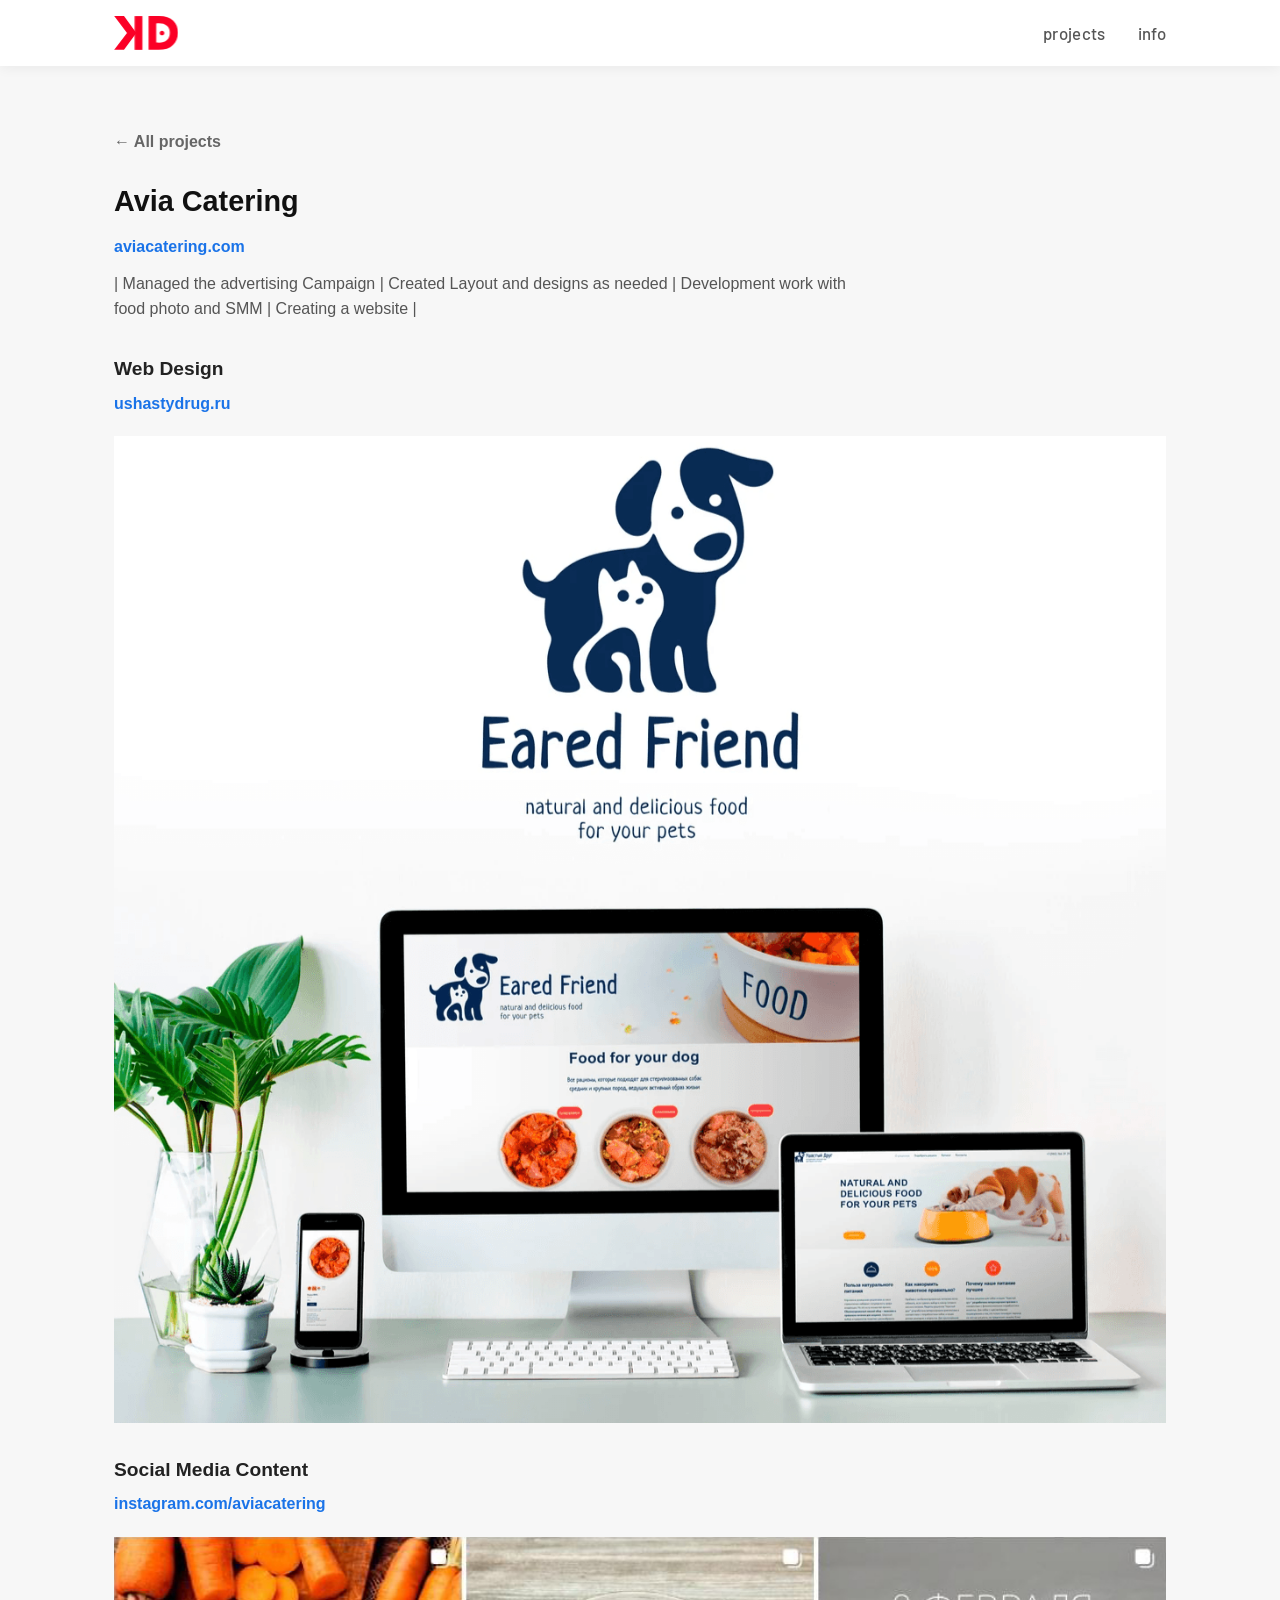
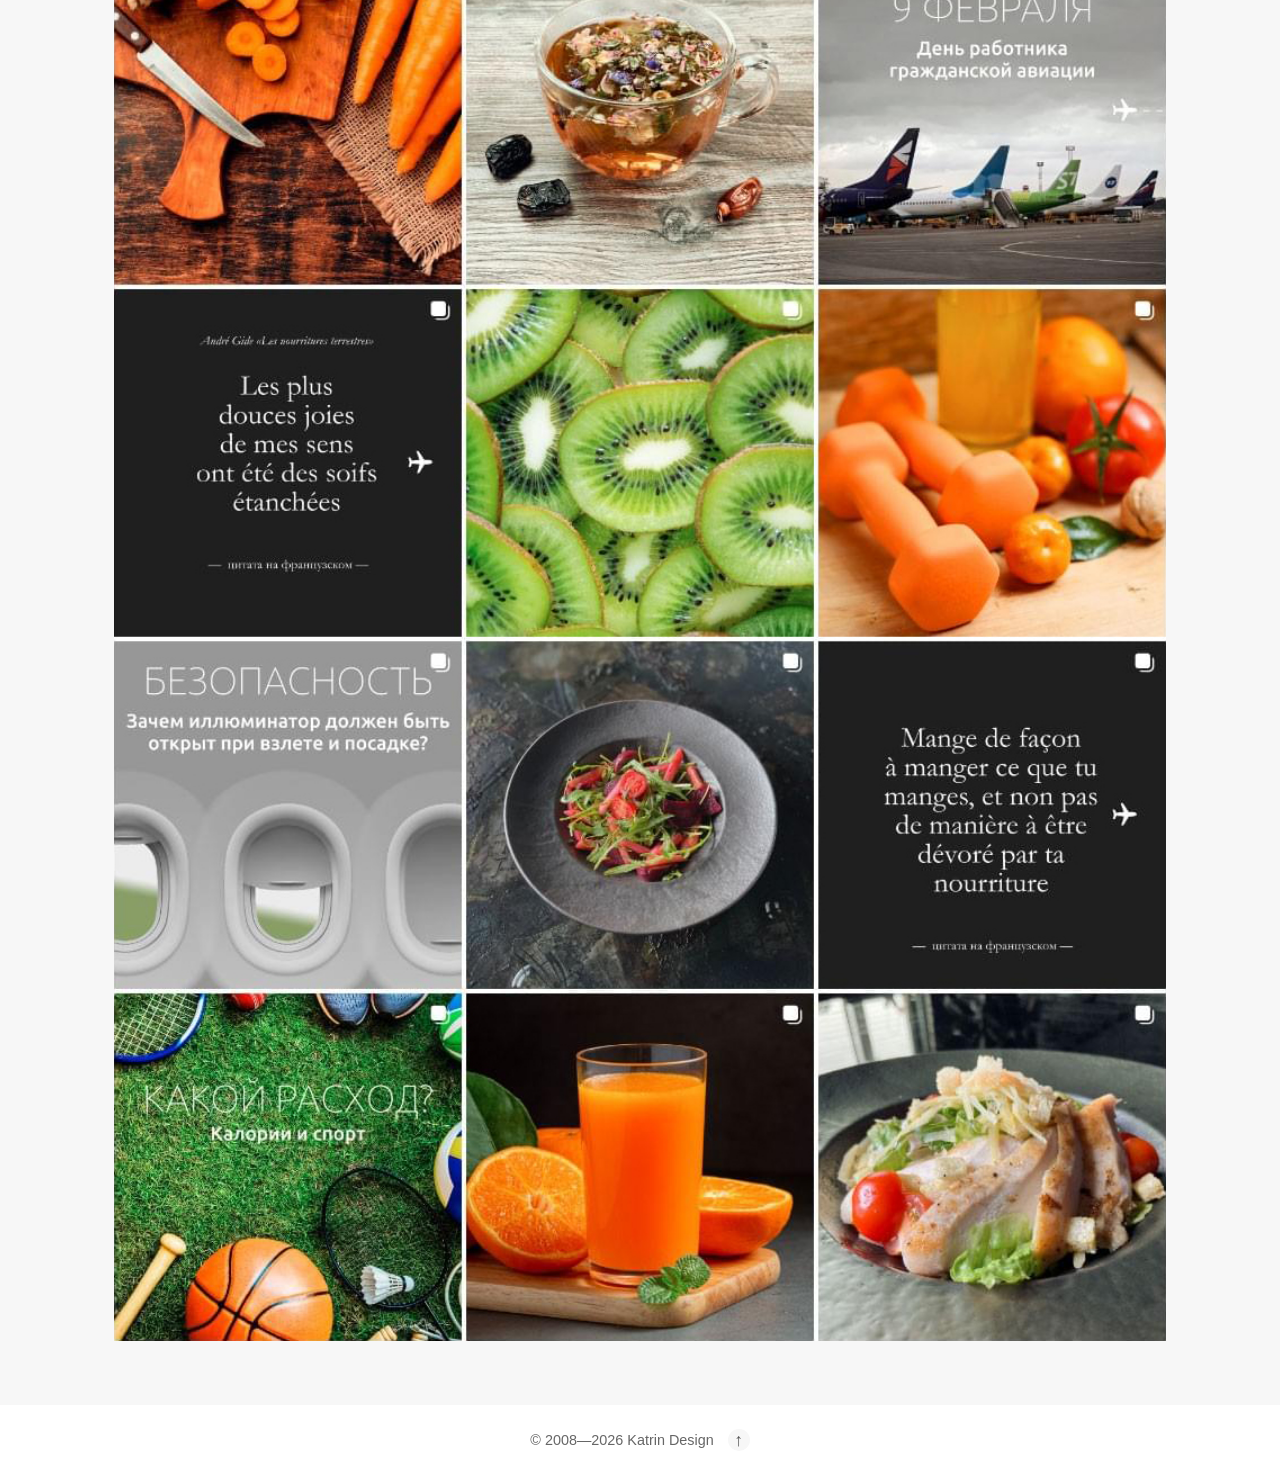
==== avia-catering.html @ 0b3080e4 "Add new project pages for Avia Catering, Book Design, Corporate Identity, Manuals, Scientific Asset " ====
<!doctype html>
<html lang="ru">
<head>
  <meta charset="UTF-8" />
  <meta name="viewport" content="width=device-width, initial-scale=1.0" />
  <title>Katrin Design — Avia Catering</title>
  <link rel="icon" href="assets/images/favicon.png" type="image/png" />
  <link rel="preconnect" href="https://fonts.googleapis.com" />
  <link rel="preconnect" href="https://fonts.gstatic.com" crossorigin />
  <link href="https://fonts.googleapis.com/css2?family=Barlow:wght@400;500;600&display=swap" rel="stylesheet" />
  <link rel="stylesheet" href="styles.css" />
  <meta name="description" content="Advertising, web design, and social media content for an airline catering brand." />
</head>
<body>

  <header class="site-header">
    <div class="wrap header-inner">
      <a href="index.html" class="brand">
        <svg class="brand-logo" xmlns="http://www.w3.org/2000/svg" viewBox="0 0 163.25 86.62" role="img" aria-label="Katrin Design">
          <g class="logo-swim">
            <g class="logo-head">
              <rect x="52.48" y=".26" width="19.68" height="86.11" fill="#fb0026"/>
              <path d="M128.22,43.31c0-3.3-2.68-5.98-5.98-5.98s-5.98,2.68-5.98,5.98,2.68,5.98,5.98,5.98,5.98-2.68,5.98-5.98M142.15,42.64c0,8.06-2.46,14.31-7.39,18.75-4.93,4.44-11.67,6.66-20.22,6.66-3.02,0-5.38-.08-7.09-.25V18.94c1.63-.25,4.03-.37,7.21-.37,8.23,0,14.86,2.1,19.91,6.29,5.05,4.2,7.57,10.12,7.57,17.77M162.92,42.64c0-12.29-3.97-22.43-11.91-30.41C143.07,4.24,131.04.25,114.91.25h-27v86.11h26.02c15.64,0,27.71-4.13,36.22-12.4,8.51-8.26,12.76-18.71,12.76-31.33" fill="#fb0026"/>
            </g>
            <g class="logo-tail">
              <polygon points="25.43 .26 .46 .26 33.08 43.31 .46 86.37 25.43 86.37 56.84 43.31 25.43 .26" fill="#fb0026"/>
            </g>
          </g>
        </svg>
      </a>
      <nav class="site-nav">
        <a href="index.html">projects</a>
        <a href="info.html">info</a>
      </nav>
    </div>
  </header>

  <main id="top">

    <section id="avia-catering" class="project">
      <div class="wrap">
        <a href="index.html" class="back-link">&larr; All projects</a>
        <h2>Avia Catering</h2>
        <p class="project-link"><a href="https://aviacatering.ru/" target="_blank" rel="noopener">aviacatering.com</a></p>
        <p class="project-text">| Managed the advertising Campaign | Created Layout and designs as needed | Development work with food photo and SMM | Creating a website |</p>

        <div class="subprojects-row">
          <div class="subproject">
            <h3>Web Design</h3>
            <p class="project-link"><a href="http://ushastydrug.ru/" target="_blank" rel="noopener">ushastydrug.ru</a></p>
            <div class="gallery gallery-full">
              <img src="assets/images/avia-catering-web-01.png" alt="Avia Catering — web design layout" loading="lazy" />
            </div>
          </div>

          <div class="subproject">
            <h3>Social Media Content</h3>
            <p class="project-link"><a href="https://www.instagram.com/aviacatering/?hl=ru" target="_blank" rel="noopener">instagram.com/aviacatering</a></p>
            <div class="gallery gallery-full">
              <img src="assets/images/avia-catering-social-01.jpg" alt="Avia Catering — social media content" loading="lazy" />
            </div>
          </div>
        </div>
      </div>
    </section>

  </main>

  <footer class="site-footer">
    <div class="wrap">
      <p class="small">© 2008—2026 Katrin Design</p>
      <a href="#top" class="back-to-top" aria-label="Back to top">&uarr;</a>
    </div>
  </footer>

  <script src="script.js" defer></script>
</body>
</html>
---- styles.css ----
* { box-sizing: border-box; margin: 0; padding: 0; }

html { scroll-behavior: smooth; }

body {
  font-family: Inter, "Segoe UI", Roboto, sans-serif;
  color: #333;
  background: #f7f7f7;
  line-height: 1.55;
}

img { max-width: 100%; display: block; }

a { color: #1a73e8; text-decoration: none; font-weight: 600; }
a:hover { text-decoration: underline; }

.wrap { max-width: 1100px; width: 100%; margin: 0 auto; padding: 0 24px; }

/* Header */
.site-header {
  position: sticky;
  top: 0;
  z-index: 10;
  background: #fff;
  box-shadow: 0 2px 12px rgba(0,0,0,.06);
}

.header-inner {
  display: flex;
  align-items: center;
  justify-content: space-between;
  flex-wrap: wrap;
  gap: 14px;
  padding-top: 16px;
  padding-bottom: 16px;
}

.brand { display: flex; align-items: center; }
.brand-logo { width: 64px; height: auto; }

.brand-logo .logo-swim {
  transform-box: view-box;
  transform-origin: 0px 43.31px;
  animation: swim-in 1.7s cubic-bezier(.22,1,.36,1) both;
}
.brand-logo .logo-head {
  transform-box: view-box;
  transform-origin: 118px 43.31px;
  animation: head-flex 1.7s ease-out both;
}
.brand-logo .logo-tail {
  transform-box: view-box;
  transform-origin: 56.84px 43.31px;
  animation: tail-flex 1.8s ease-out both;
  animation-delay: 0.08s;
}
@keyframes swim-in {
  0%   { transform: translateX(-90px); opacity: 0; }
  8%   { opacity: 1; }
  100% { transform: translateX(0px); opacity: 1; }
}
@keyframes head-flex {
  0%   { transform: rotate(0deg); }
  10%  { transform: rotate(6deg); }
  25%  { transform: rotate(-4deg); }
  40%  { transform: rotate(2deg); }
  55%  { transform: rotate(-1deg); }
  70%  { transform: rotate(0.5deg); }
  100% { transform: rotate(0deg); }
}
@keyframes tail-flex {
  0%   { transform: rotate(0deg); }
  12%  { transform: rotate(-20deg); }
  28%  { transform: rotate(14deg); }
  44%  { transform: rotate(-9deg); }
  60%  { transform: rotate(5deg); }
  76%  { transform: rotate(-2deg); }
  90%  { transform: rotate(1deg); }
  100% { transform: rotate(0deg); }
}
@media (prefers-reduced-motion: reduce) {
  .brand-logo .logo-swim,
  .brand-logo .logo-head,
  .brand-logo .logo-tail { animation: none; opacity: 1; }
}

.site-nav { display: flex; flex-wrap: wrap; justify-content: flex-end; gap: 32px; }
.site-nav a {
  color: #555;
  font-family: "Barlow", Inter, "Segoe UI", Roboto, sans-serif;
  font-weight: 500;
  font-size: 1.05rem;
  letter-spacing: .02em;
}
.site-nav a:hover { color: #1a73e8; text-decoration: underline; }
.site-nav a.active { color: #1a73e8; }

/* Hero */
.hero {
  background-size: cover;
  background-position: center;
  background-attachment: fixed;
  background-color: #111;
  min-height: 70vh;
  display: flex;
  align-items: center;
}

.hero-inner { padding: 80px 24px; }

.hero-eyebrow {
  text-transform: uppercase;
  letter-spacing: .12em;
  font-size: .85rem;
  font-weight: 600;
  color: rgba(255,255,255,.75);
  margin-bottom: 1rem;
}

.hero-title {
  font-size: 4.222rem;
  line-height: 5.333rem;
  letter-spacing: -0.056em;
  font-weight: 900;
  max-width: 1000px;
  color: #fff;
  margin-bottom: 1.25rem;
}

.hero-title-thin { font-weight: 200; }
.hero-title-wide { letter-spacing: -0.001em; }

.hero-subhead {
  font-size: 1.111rem;
  line-height: 1.556rem;
  max-width: 680px;
  color: rgba(255,255,255,.85);
}

.hero-band {
  min-height: 20vh;
  background-size: contain;
  background-repeat: no-repeat;
  background-position: center bottom;
}

.hero-light { background-color: #f7f7f7; }
.hero-light .hero-eyebrow { color: #666; }
.hero-light .hero-title {
  color: #000;
}
.hero-light .hero-subhead {
  color: #333;
  font-family: "Helvetica Neue", Arial, sans-serif;
  font-weight: 400;
  max-width: 600px;
}

@media (max-width: 768px) {
  .hero { background-attachment: scroll; min-height: 50vh; }
  .hero-band { min-height: 260px; }
}

/* Project grid (home) */
.project-grid {
  display: grid;
  grid-template-columns: 1fr 1fr;
  gap: 32px;
  padding: 48px 0;
}

.project-card {
  position: relative;
  display: block;
  aspect-ratio: 4 / 3;
  border-radius: 14px;
  overflow: hidden;
  text-decoration: none;
  background: #ffffff;
  box-shadow: 0 4px 14px rgba(0,0,0,.08);
  transition: transform .3s ease, box-shadow .3s ease;
}

.project-card:hover { transform: translateY(-4px); }

.project-card-bg {
  position: absolute;
  inset: 0;
  width: 100%;
  height: 100%;
  object-fit: cover;
  transition: transform .5s ease;
}

.project-card:hover .project-card-bg { transform: scale(1.05); }

.project-card-caption {
  position: absolute;
  left: 0;
  right: 0;
  bottom: 0;
  padding: 16px 22px;
  background: rgba(10,10,10,.4);
  backdrop-filter: blur(14px);
  -webkit-backdrop-filter: blur(14px);
}

.project-card-caption h2 {
  font-size: 1.05rem;
  color: #fff;
  margin-bottom: .15rem;
}

.project-card-caption p {
  font-size: .8rem;
  color: rgba(255,255,255,.85);
}

.project-card--light .project-card-caption {
  background: rgba(255,255,255,.55);
}

.project-card--light .project-card-caption h2 { color: #111; }
.project-card--light .project-card-caption p { color: rgba(0,0,0,.65); }

@media (max-width: 700px) {
  .project-grid { grid-template-columns: 1fr; }
}

/* Back link on individual project pages */
.back-link {
  display: inline-block;
  margin-bottom: 24px;
  color: #666;
  font-weight: 600;
}
.back-link:hover { color: #1a73e8; }

/* Project sections */
.project { padding: 64px 0; }
.project-alt { background: #fff; }

.project h2 {
  font-size: 1.8rem;
  color: #111;
  margin-bottom: .75rem;
}

.subproject h3 {
  font-size: 1.2rem;
  color: #222;
  margin-top: 2rem;
  margin-bottom: .5rem;
}

.project-link { margin-bottom: .75rem; }

.project-text {
  color: #555;
  max-width: 760px;
  margin-bottom: 1.5rem;
}

/* Scroll reveal */
.reveal {
  opacity: 0;
  transform: translateY(24px);
  transition: opacity .7s ease, transform .7s ease;
}

.reveal.is-visible {
  opacity: 1;
  transform: translateY(0);
}

@media (prefers-reduced-motion: reduce) {
  .reveal { transition: none; }
}

/* Galleries — images stack one after another, contained in the page width */
.gallery { margin-top: 1.25rem; }

.gallery img {
  width: 100%;
}

.gallery img + img { margin-top: 1rem; }

/* Info page */
.info-intro {
  padding-top: 72px;
  background-color: #1b1b1b;
}

.info-grid {
  display: grid;
  grid-template-columns: 1fr 2fr;
  gap: 48px;
  align-items: center;
}

.info-photo img {
  border-radius: 10px;
  box-shadow: 0 8px 20px rgba(0,0,0,.08);
}

.info-text p {
  color: #ccc;
  margin-bottom: 1.1rem;
}

.info-contact-line { font-weight: 600; color: #fff; }
.info-contact-line a { margin-left: .25rem; }

.info-map {
  background-size: cover;
  background-position: center;
  background-attachment: fixed;
  background-color: #111;
  min-height: 40vh;
}

@media (max-width: 768px) {
  .info-map { background-attachment: scroll; min-height: 260px; }
}

@media (max-width: 640px) {
  .info-grid { grid-template-columns: 1fr; }
}

/* Footer / contact */
.site-footer {
  background: #ffffff;
  text-align: center;
  padding: 24px 20px;
}

.site-footer .wrap {
  max-width: 600px;
  display: flex;
  align-items: center;
  justify-content: center;
  gap: 14px;
}

.site-footer .small { color: #666; font-size: .9rem; }

.back-to-top {
  display: inline-flex;
  align-items: center;
  justify-content: center;
  width: 22px;
  height: 22px;
  border-radius: 50%;
  background: #f7f7f7;
  color: #555;
  font-size: 1.1rem;
  font-weight: 600;
  text-decoration: none;
  transition: background .2s ease, color .2s ease;
}

.back-to-top:hover {
  background: #1a73e8;
  color: #fff;
  text-decoration: none;
}
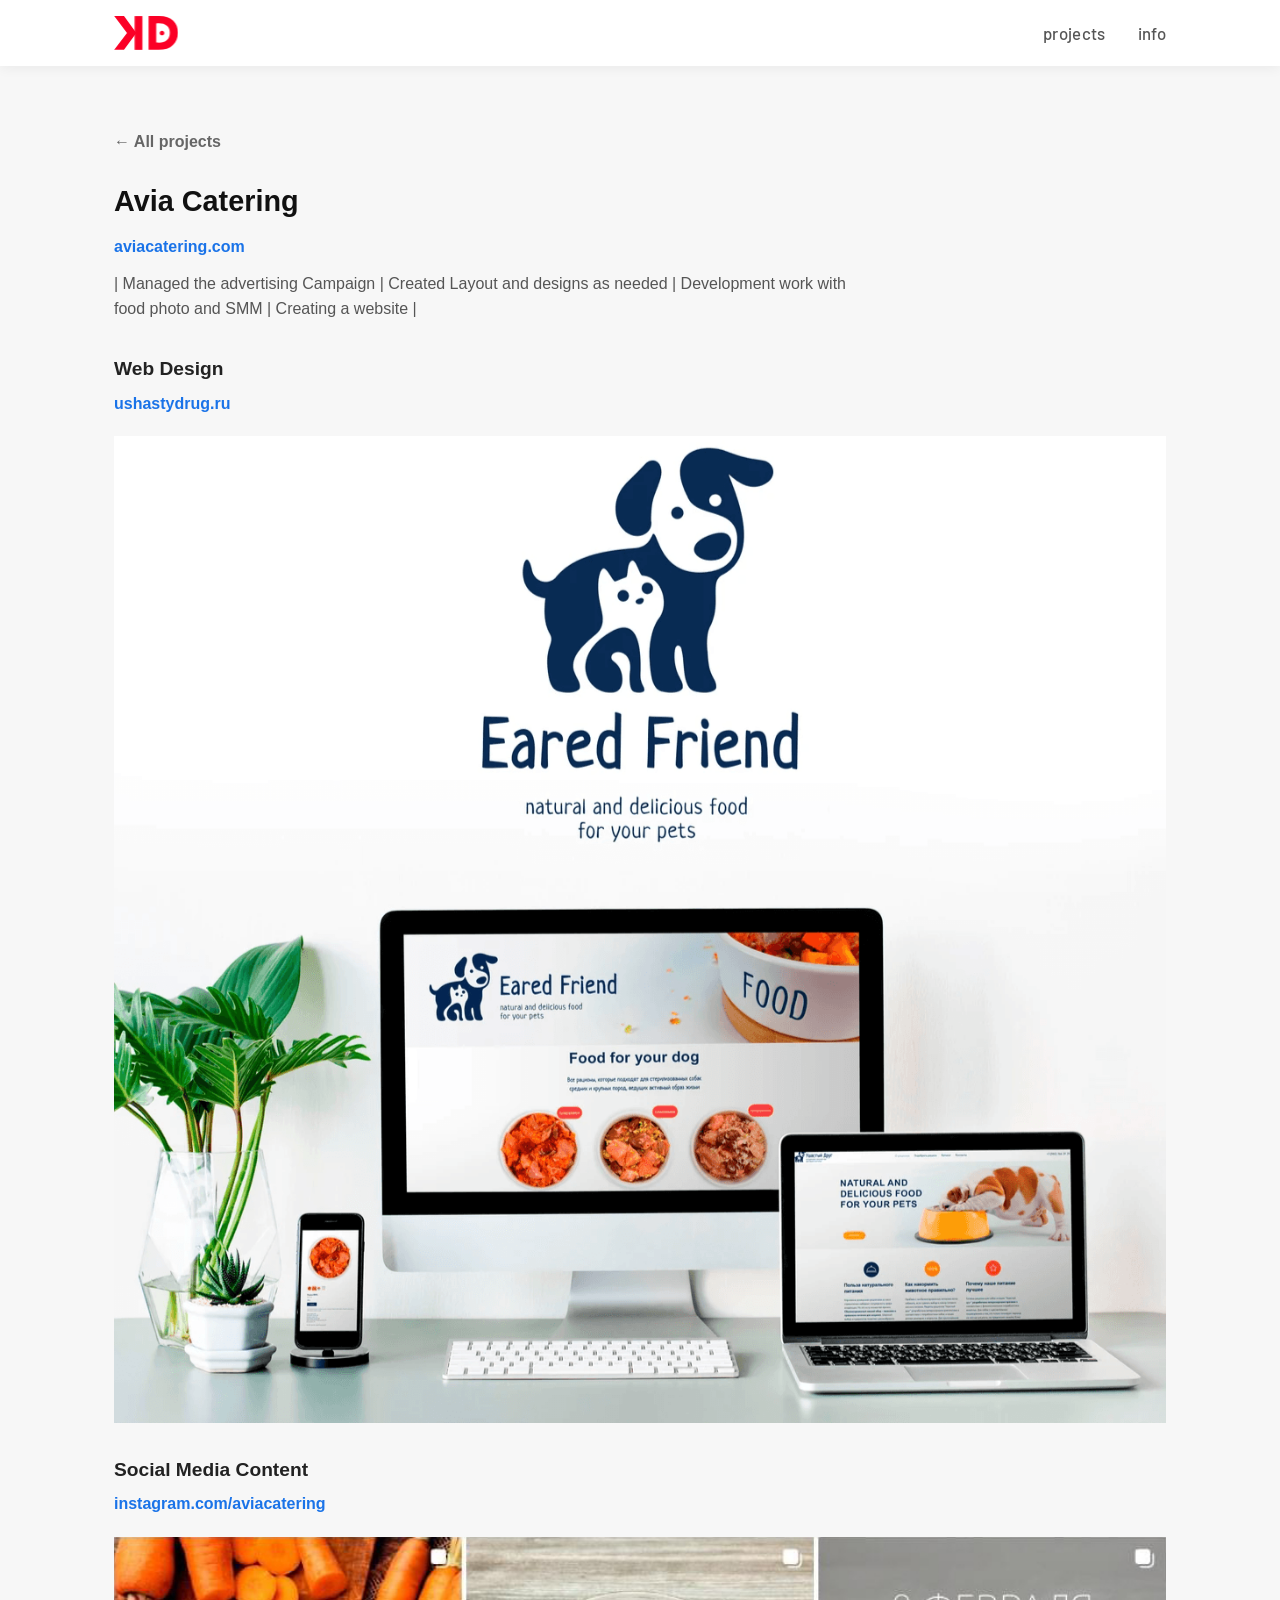
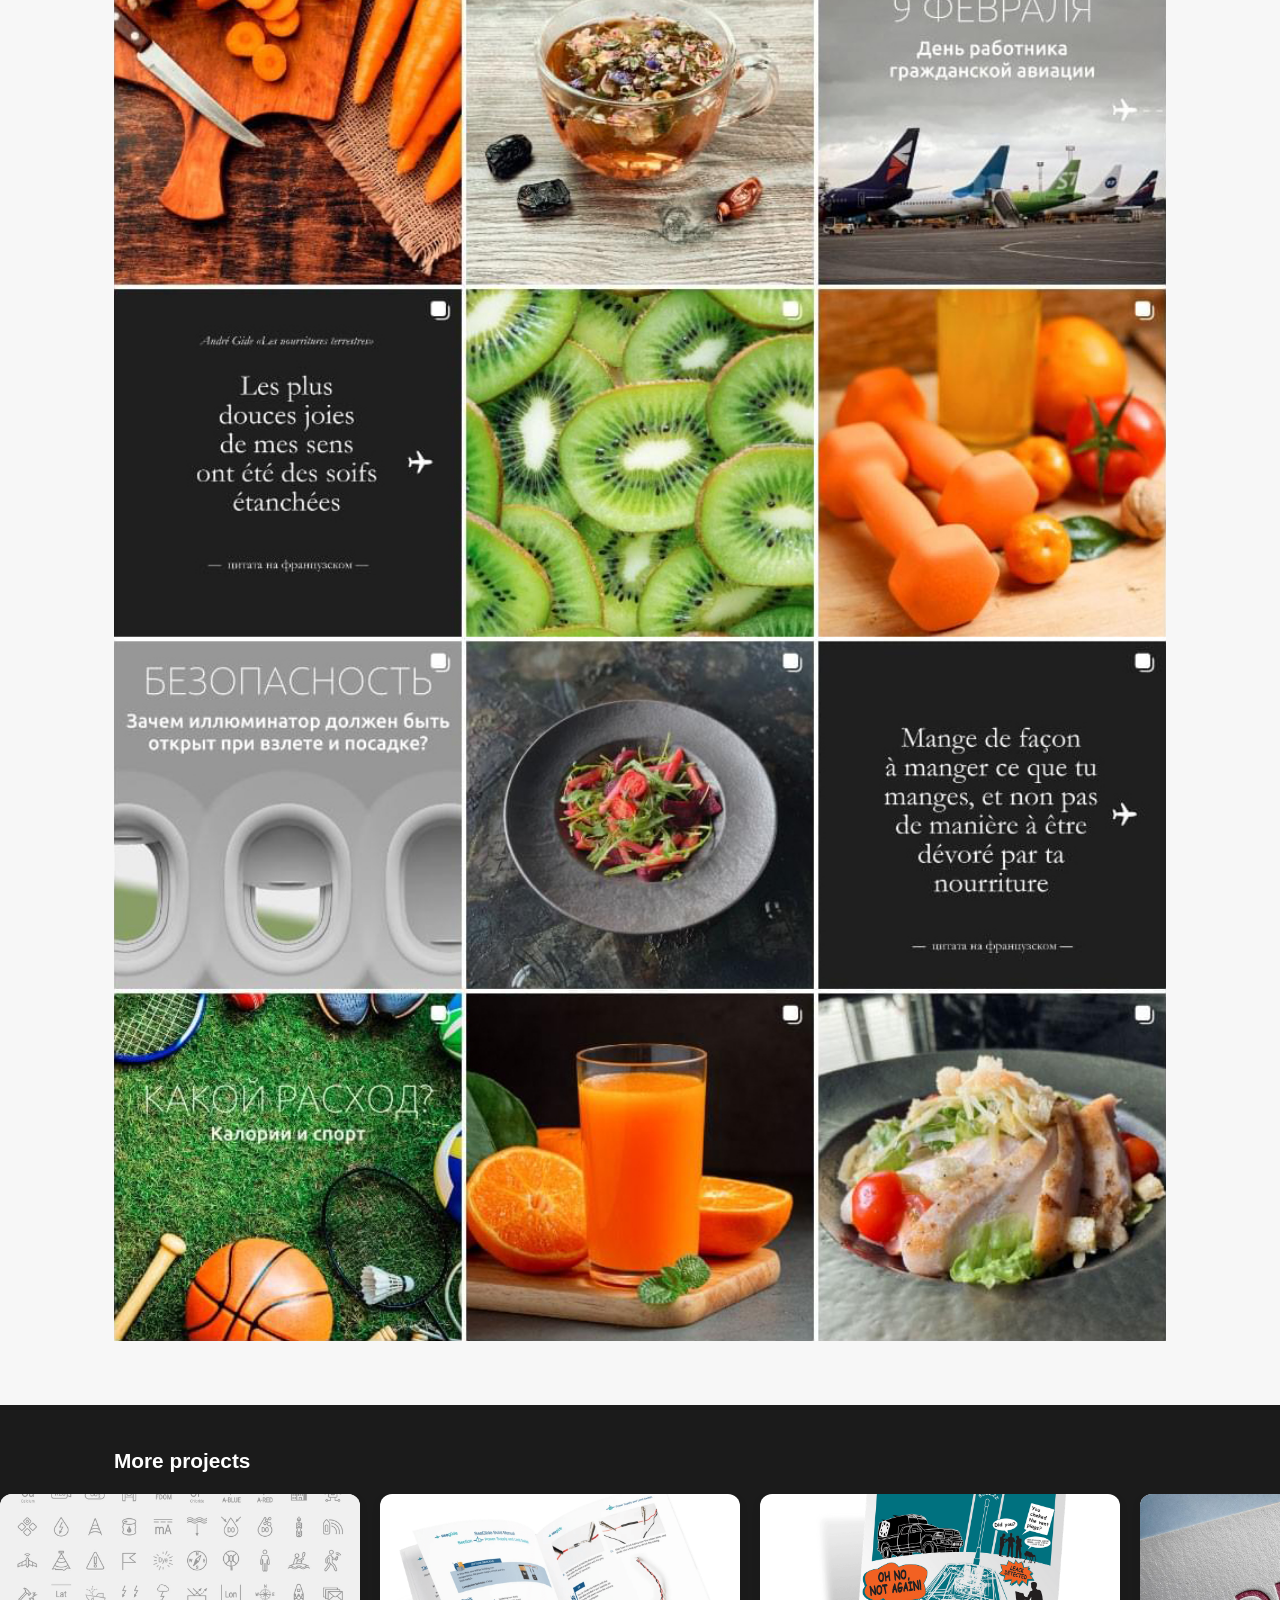
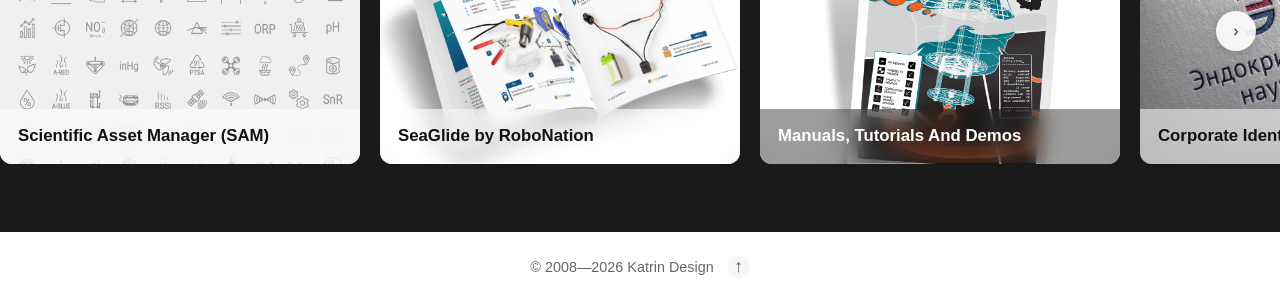
==== commit 2e3a5cf5: "Add "More Projects" section to project pages and implement scrolling functionality" ====
--- a/avia-catering.html
+++ b/avia-catering.html
@@ -66,6 +66,38 @@
 
   </main>
 
+  <section class="more-projects">
+    <div class="wrap">
+      <h2>More projects</h2>
+    </div>
+
+    <div class="more-projects-scroller">
+        <div class="more-projects-track">
+          <a class="mini-card mini-card--light" href="sam.html">
+            <img class="mini-card-bg" src="assets/images/sam-01.jpg" alt="Scientific Asset Manager icon set" loading="lazy" />
+            <div class="mini-card-caption"><h3>Scientific Asset Manager (SAM)</h3></div>
+          </a>
+          <a class="mini-card mini-card--light" href="seaglide.html">
+            <img class="mini-card-bg" src="assets/images/seaglide-manual-01.png" alt="SeaGlide by RoboNation manual cover" loading="lazy" />
+            <div class="mini-card-caption"><h3>SeaGlide by RoboNation</h3></div>
+          </a>
+          <a class="mini-card" href="manuals.html">
+            <img class="mini-card-bg" src="assets/images/manuals-01.png" alt="SMS Camera manual" loading="lazy" />
+            <div class="mini-card-caption"><h3>Manuals, Tutorials And Demos</h3></div>
+          </a>
+          <a class="mini-card mini-card--light" href="corporate-identity.html">
+            <img class="mini-card-bg" src="assets/images/corporate-identity-01.jpeg" alt="Corporate identity photo" loading="lazy" />
+            <div class="mini-card-caption"><h3>Corporate Identity</h3></div>
+          </a>
+          <a class="mini-card" href="book-design.html">
+            <img class="mini-card-bg" src="assets/images/book-design-cover.png" alt="Book design cover" loading="lazy" />
+            <div class="mini-card-caption"><h3>Book Design</h3></div>
+          </a>
+        </div>
+        <button class="more-projects-next" aria-label="Scroll right">&rsaquo;</button>
+      </div>
+  </section>
+
   <footer class="site-footer">
     <div class="wrap">
       <p class="small">© 2008—2026 Katrin Design</p>
--- a/styles.css
+++ b/styles.css
@@ -138,10 +138,11 @@
 }
 
 .hero-band {
-  min-height: 20vh;
-  background-size: contain;
-  background-repeat: no-repeat;
+  height: 20vh;
+  min-height: 0;
+  background-size: cover;
   background-position: center bottom;
+  background-attachment: scroll;
 }
 
 .hero-light { background-color: #f7f7f7; }
@@ -158,7 +159,7 @@
 
 @media (max-width: 768px) {
   .hero { background-attachment: scroll; min-height: 50vh; }
-  .hero-band { min-height: 260px; }
+  .hero-band { min-height: 0; height: 20vh; }
 }
 
 /* Project grid (home) */
@@ -166,7 +167,7 @@
   display: grid;
   grid-template-columns: 1fr 1fr;
   gap: 32px;
-  padding: 48px 0;
+  padding: 96px 0;
 }
 
 .project-card {
@@ -227,6 +228,98 @@
   .project-grid { grid-template-columns: 1fr; }
 }
 
+/* More projects carousel (individual project pages) */
+.more-projects {
+  padding: 40px 0 64px;
+  background-color: #1b1b1b;
+}
+
+.more-projects h2 {
+  font-size: 1.3rem;
+  color: #fff;
+  margin-bottom: 1rem;
+}
+
+.more-projects-scroller { position: relative; }
+
+.more-projects-track {
+  display: flex;
+  gap: 20px;
+  overflow-x: auto;
+  scroll-snap-type: x mandatory;
+  padding: 0 24px 4px;
+  scrollbar-width: none;
+}
+
+.more-projects-track::-webkit-scrollbar { display: none; }
+
+.mini-card {
+  position: relative;
+  flex: 0 0 360px;
+  aspect-ratio: 4 / 3;
+  border-radius: 12px;
+  overflow: hidden;
+  scroll-snap-align: start;
+  text-decoration: none;
+  background: #ffffff;
+  box-shadow: 0 3px 10px rgba(0,0,0,.08);
+  transition: transform .3s ease;
+}
+
+.mini-card:hover { transform: translateY(-3px); }
+
+.mini-card-bg {
+  position: absolute;
+  inset: 0;
+  width: 100%;
+  height: 100%;
+  object-fit: cover;
+  transition: transform .5s ease;
+}
+
+.mini-card:hover .mini-card-bg { transform: scale(1.05); }
+
+.mini-card-caption {
+  position: absolute;
+  left: 0;
+  right: 0;
+  bottom: 0;
+  padding: 14px 18px;
+  background: rgba(10,10,10,.4);
+  backdrop-filter: blur(10px);
+  -webkit-backdrop-filter: blur(10px);
+}
+
+.mini-card-caption h3 {
+  font-size: 1.05rem;
+  font-weight: 600;
+  color: #fff;
+}
+
+.mini-card--light .mini-card-caption { background: rgba(255,255,255,.55); }
+.mini-card--light .mini-card-caption h3 { color: #111; }
+
+.more-projects-next {
+  position: absolute;
+  top: 50%;
+  right: 24px;
+  transform: translateY(-50%);
+  width: 40px;
+  height: 40px;
+  border: none;
+  border-radius: 50%;
+  background: rgba(255,255,255,.9);
+  box-shadow: 0 2px 10px rgba(0,0,0,.18);
+  font-size: 1rem;
+  color: #333;
+  cursor: pointer;
+  display: flex;
+  align-items: center;
+  justify-content: center;
+}
+
+.more-projects-next:hover { background: #fff; }
+
 /* Back link on individual project pages */
 .back-link {
   display: inline-block;
@@ -285,6 +378,20 @@
 }
 
 .gallery img + img { margin-top: 1rem; }
+
+.gallery-strip {
+  display: flex;
+  flex-wrap: wrap;
+  align-items: flex-start;
+  gap: 1rem;
+}
+
+.gallery-strip img {
+  width: auto;
+  max-width: 100%;
+}
+
+.gallery-strip img + img { margin-top: 0; }
 
 /* Info page */
 .info-intro {
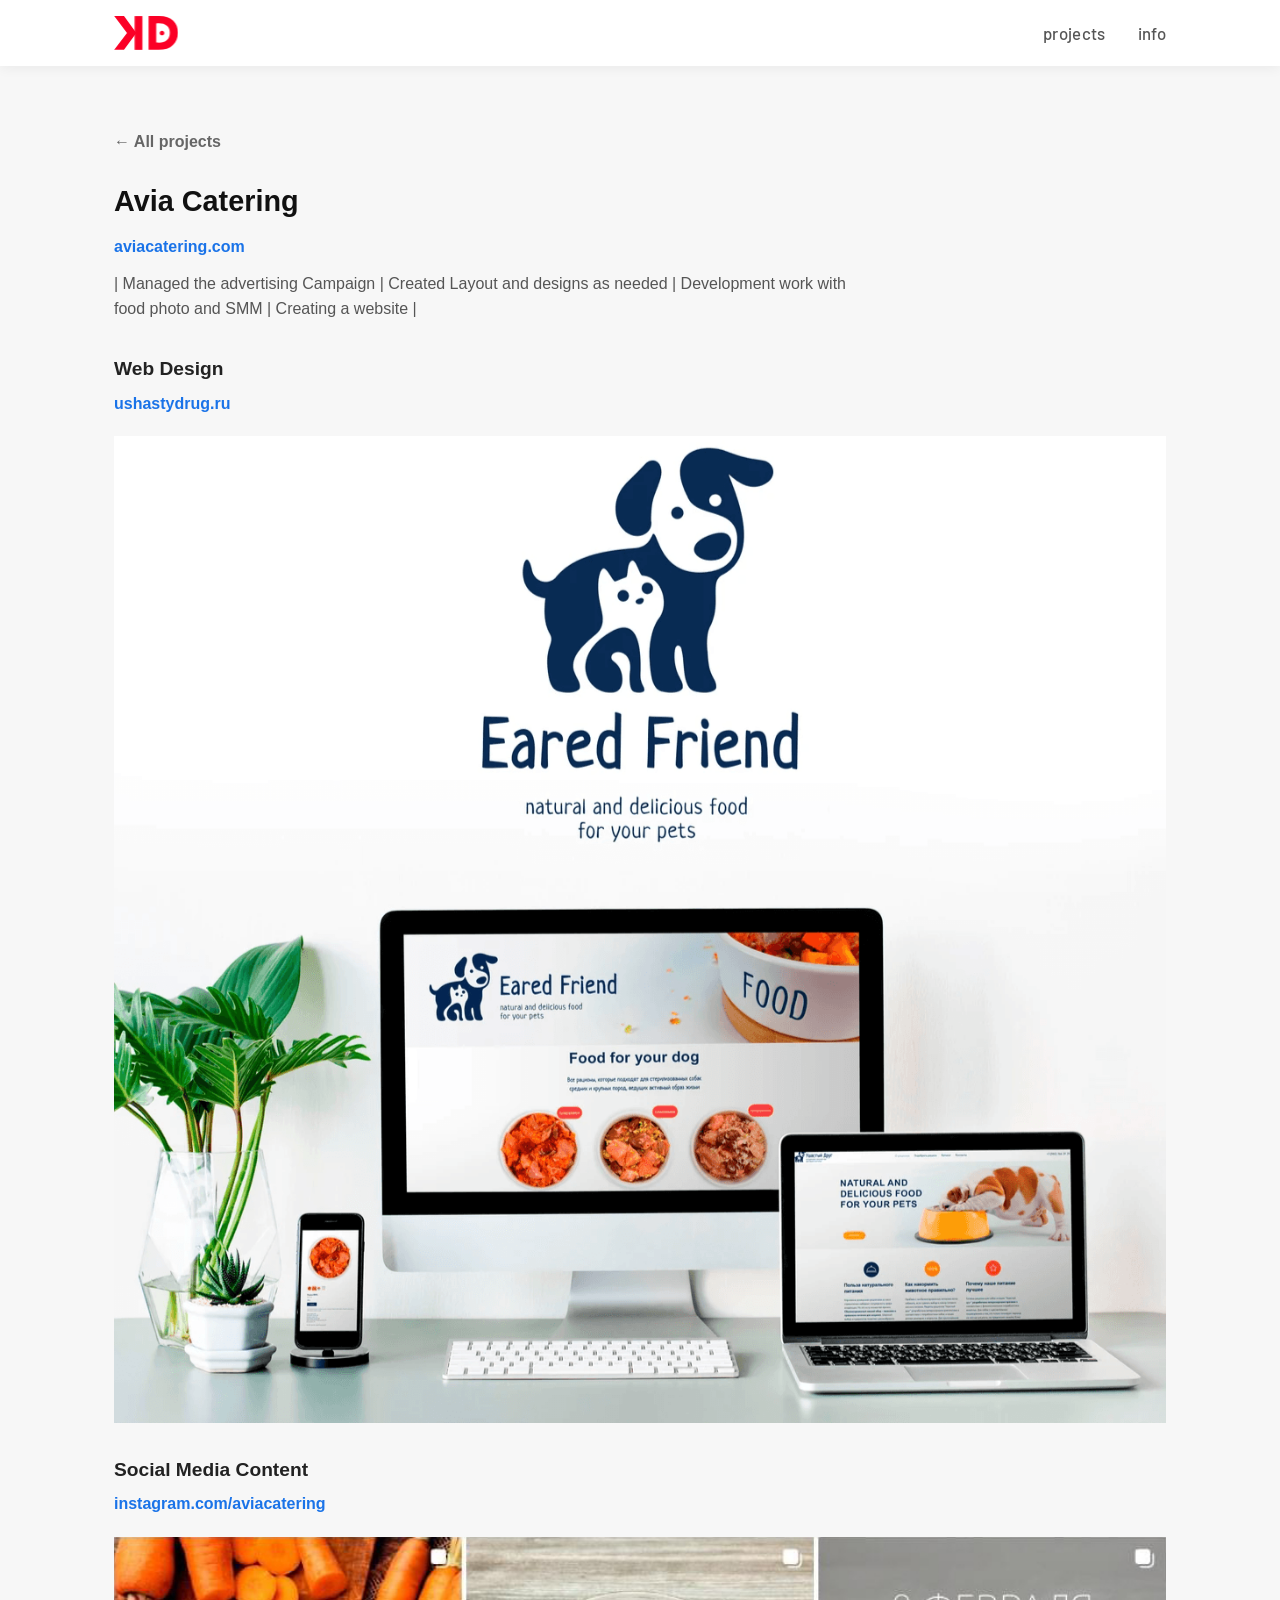
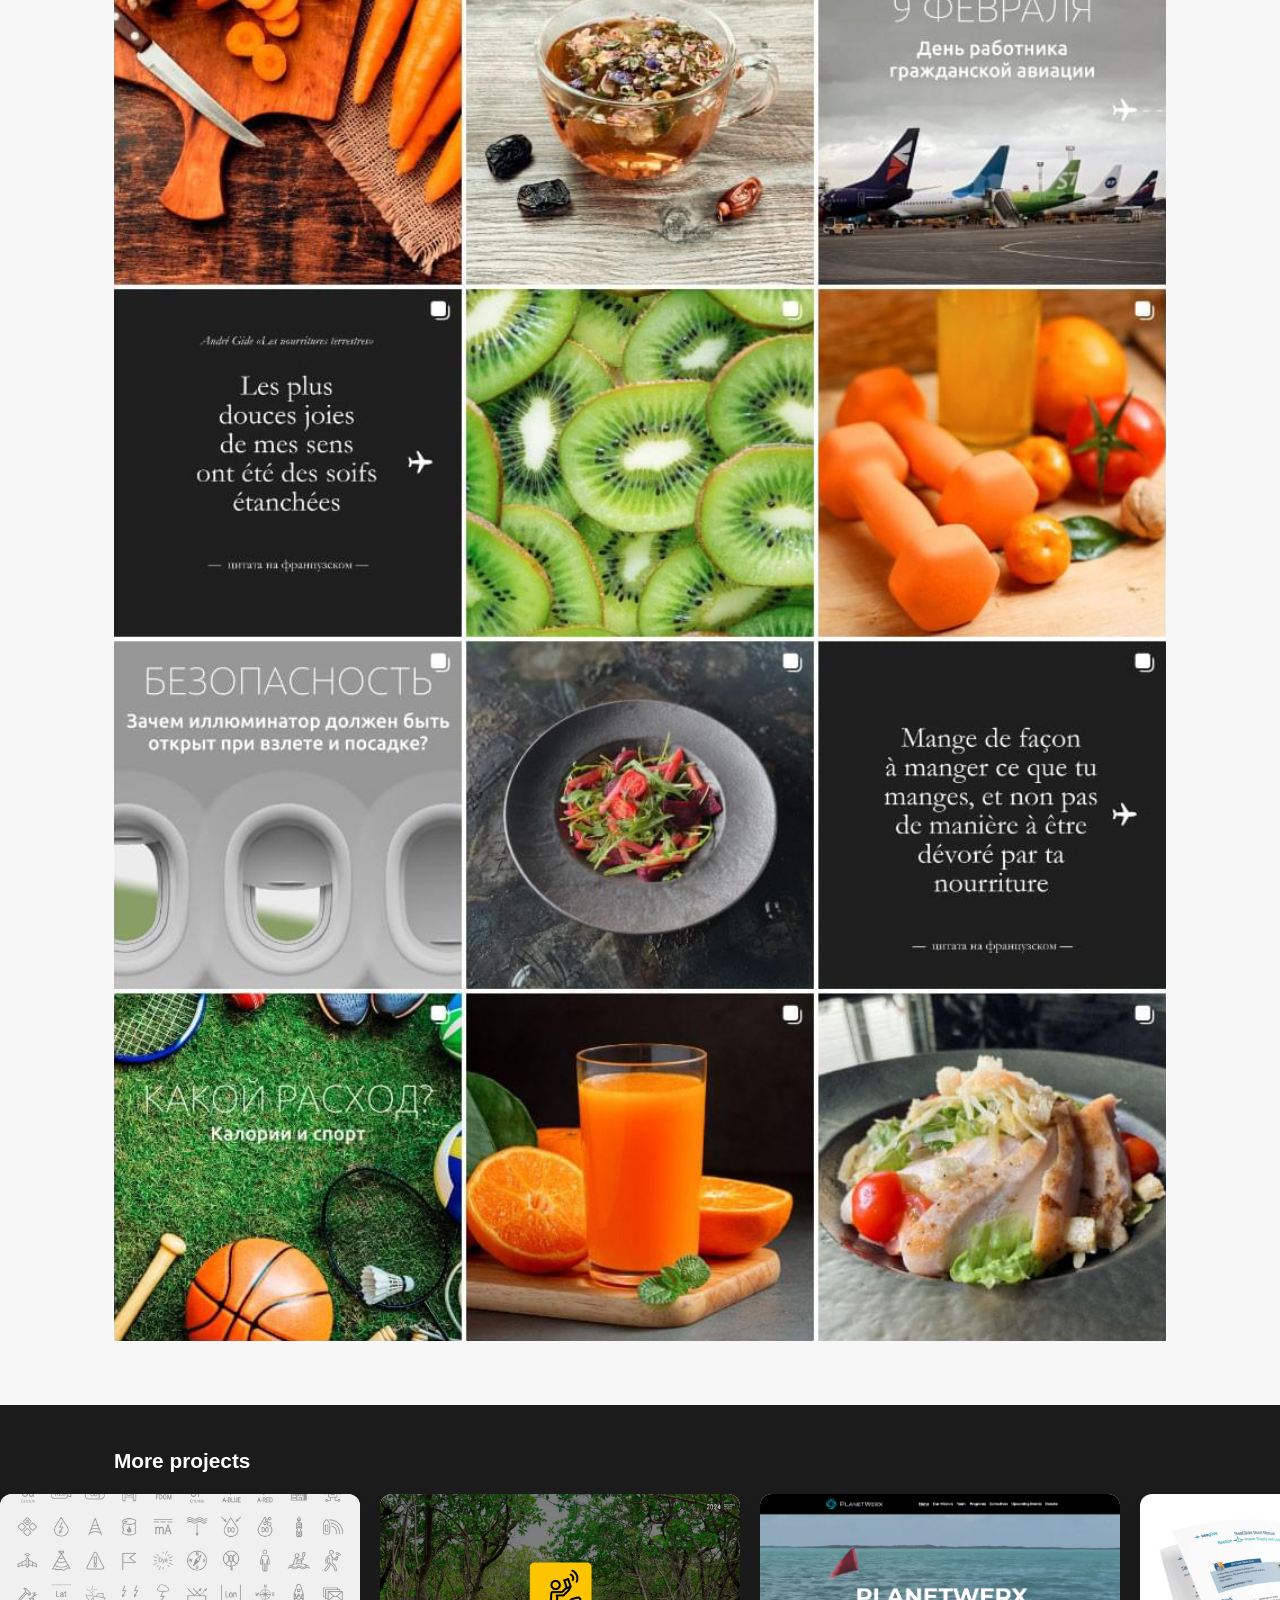
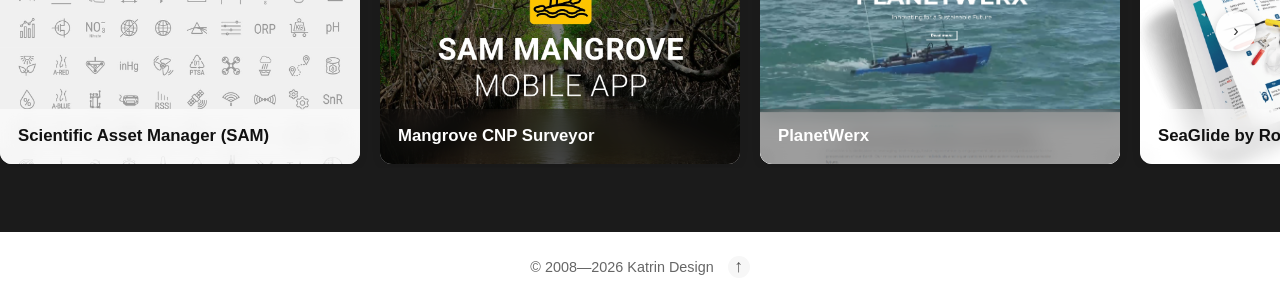
==== commit 4d3ed510: "Add new project pages for Mangrove CNP Surveyor and PlanetWerx; include associated images and conten" ====
--- a/avia-catering.html
+++ b/avia-catering.html
@@ -77,6 +77,14 @@
             <img class="mini-card-bg" src="assets/images/sam-01.jpg" alt="Scientific Asset Manager icon set" loading="lazy" />
             <div class="mini-card-caption"><h3>Scientific Asset Manager (SAM)</h3></div>
           </a>
+          <a class="mini-card" href="mangrove-cnp-surveyor.html">
+            <img class="mini-card-bg" src="assets/images/SAM-Mangrove-1.png" alt="SAM Mangrove mobile app cover slide" loading="lazy" />
+            <div class="mini-card-caption"><h3>Mangrove CNP Surveyor</h3></div>
+          </a>
+          <a class="mini-card" href="planetwerx.html">
+            <img class="mini-card-bg mini-card-bg--top" src="assets/images/www.planetwerx.org_.png" alt="PlanetWerx website" loading="lazy" />
+            <div class="mini-card-caption"><h3>PlanetWerx</h3></div>
+          </a>
           <a class="mini-card mini-card--light" href="seaglide.html">
             <img class="mini-card-bg" src="assets/images/seaglide-manual-01.png" alt="SeaGlide by RoboNation manual cover" loading="lazy" />
             <div class="mini-card-caption"><h3>SeaGlide by RoboNation</h3></div>
--- a/styles.css
+++ b/styles.css
@@ -138,11 +138,11 @@
 }
 
 .hero-band {
-  height: 20vh;
-  min-height: 0;
-  background-size: cover;
+  min-height: 20vh;
+  background-size: contain;
+  background-repeat: no-repeat;
   background-position: center bottom;
-  background-attachment: scroll;
+  background-color: transparent;
 }
 
 .hero-light { background-color: #f7f7f7; }
@@ -159,7 +159,7 @@
 
 @media (max-width: 768px) {
   .hero { background-attachment: scroll; min-height: 50vh; }
-  .hero-band { min-height: 0; height: 20vh; }
+  .hero-band { min-height: 260px; background-size: auto 100%; }
 }
 
 /* Project grid (home) */
@@ -223,6 +223,9 @@
 
 .project-card--light .project-card-caption h2 { color: #111; }
 .project-card--light .project-card-caption p { color: rgba(0,0,0,.65); }
+
+.project-card-bg--top,
+.mini-card-bg--top { object-position: top; }
 
 @media (max-width: 700px) {
   .project-grid { grid-template-columns: 1fr; }
@@ -333,6 +336,16 @@
 .project { padding: 64px 0; }
 .project-alt { background: #fff; }
 
+.project-tag {
+  display: inline-block;
+  text-transform: uppercase;
+  letter-spacing: .08em;
+  font-size: .8rem;
+  font-weight: 600;
+  color: #1a73e8;
+  margin-bottom: .5rem;
+}
+
 .project h2 {
   font-size: 1.8rem;
   color: #111;
@@ -378,6 +391,34 @@
 }
 
 .gallery img + img { margin-top: 1rem; }
+
+.gallery-2col,
+.gallery-3col {
+  display: grid;
+  gap: 16px;
+}
+
+.gallery-2col { grid-template-columns: 1fr 1fr; }
+.gallery-3col { grid-template-columns: repeat(3, 1fr); }
+
+.gallery-2col img,
+.gallery-3col img {
+  width: 100%;
+  aspect-ratio: 4 / 3;
+  object-fit: cover;
+}
+
+.gallery-2col img + img,
+.gallery-3col img + img {
+  margin-top: 0;
+}
+
+@media (max-width: 640px) {
+  .gallery-2col,
+  .gallery-3col {
+    grid-template-columns: 1fr;
+  }
+}
 
 .gallery-strip {
   display: flex;
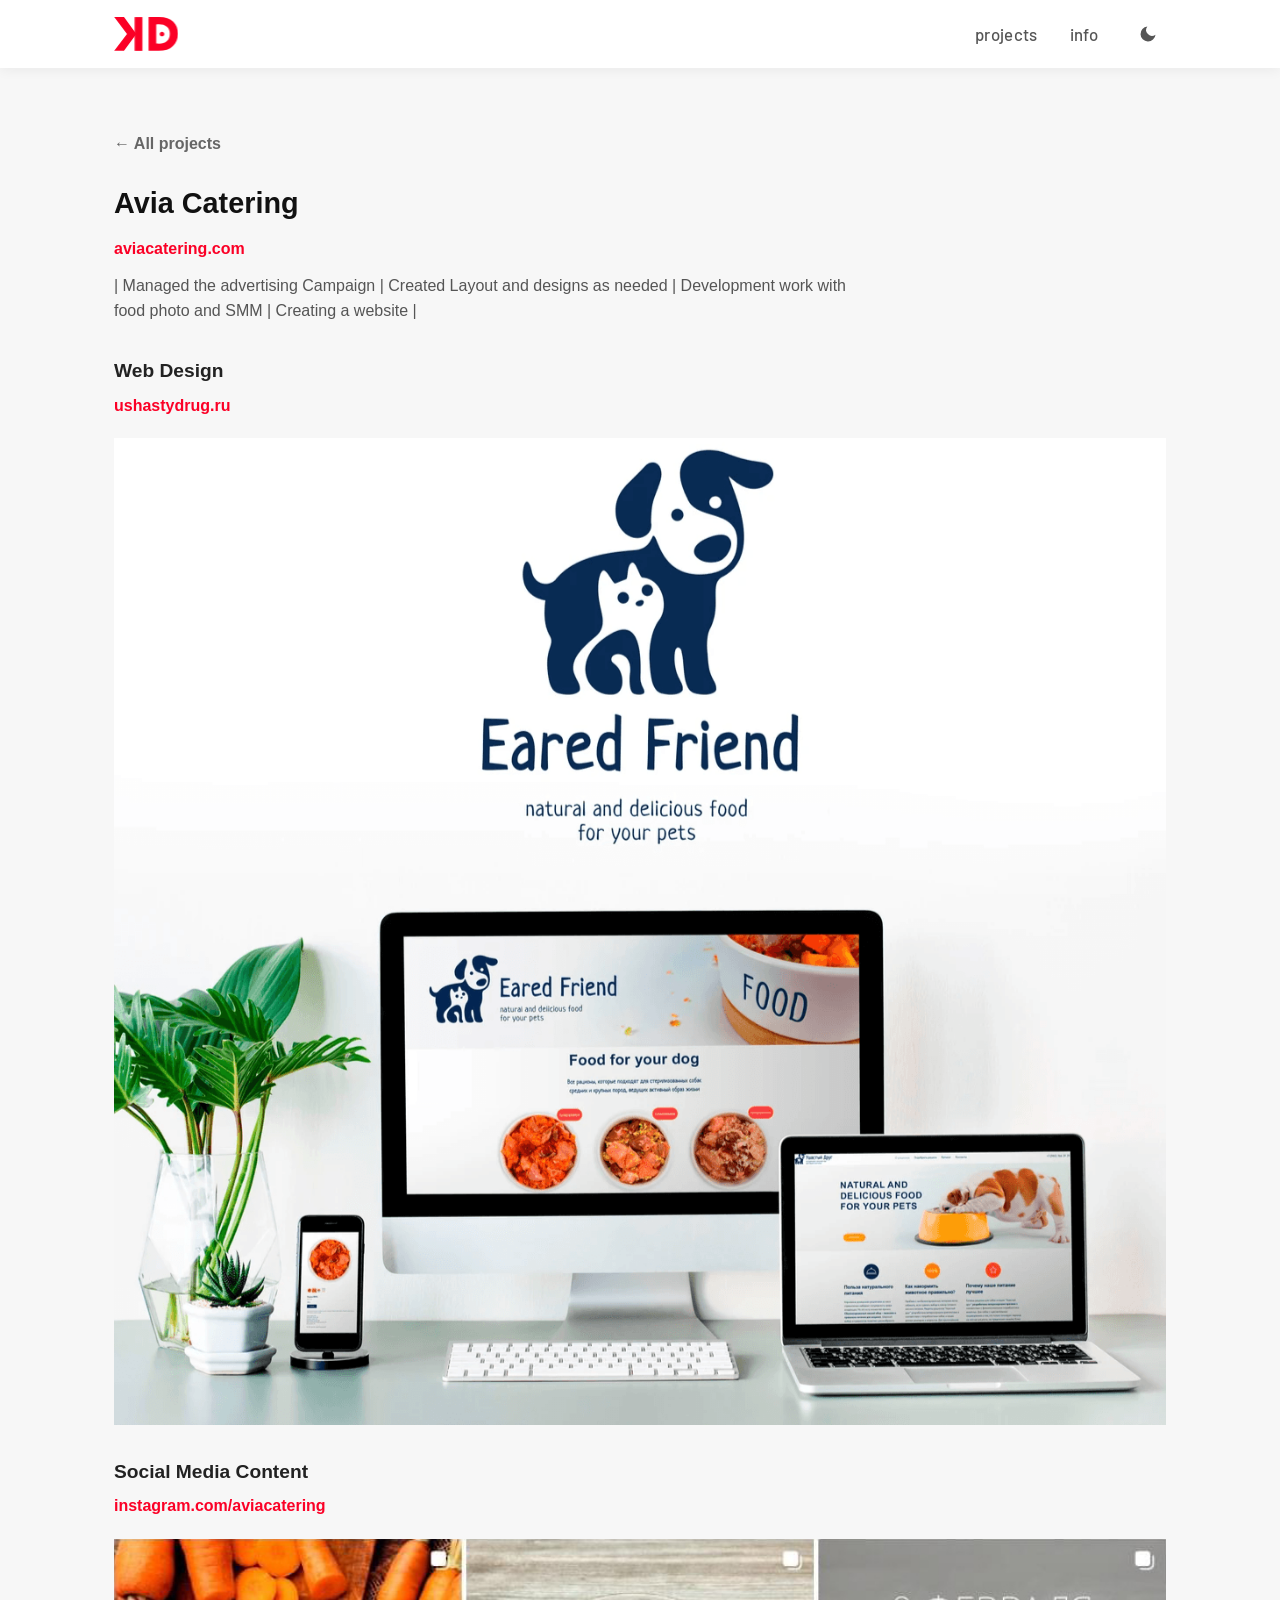
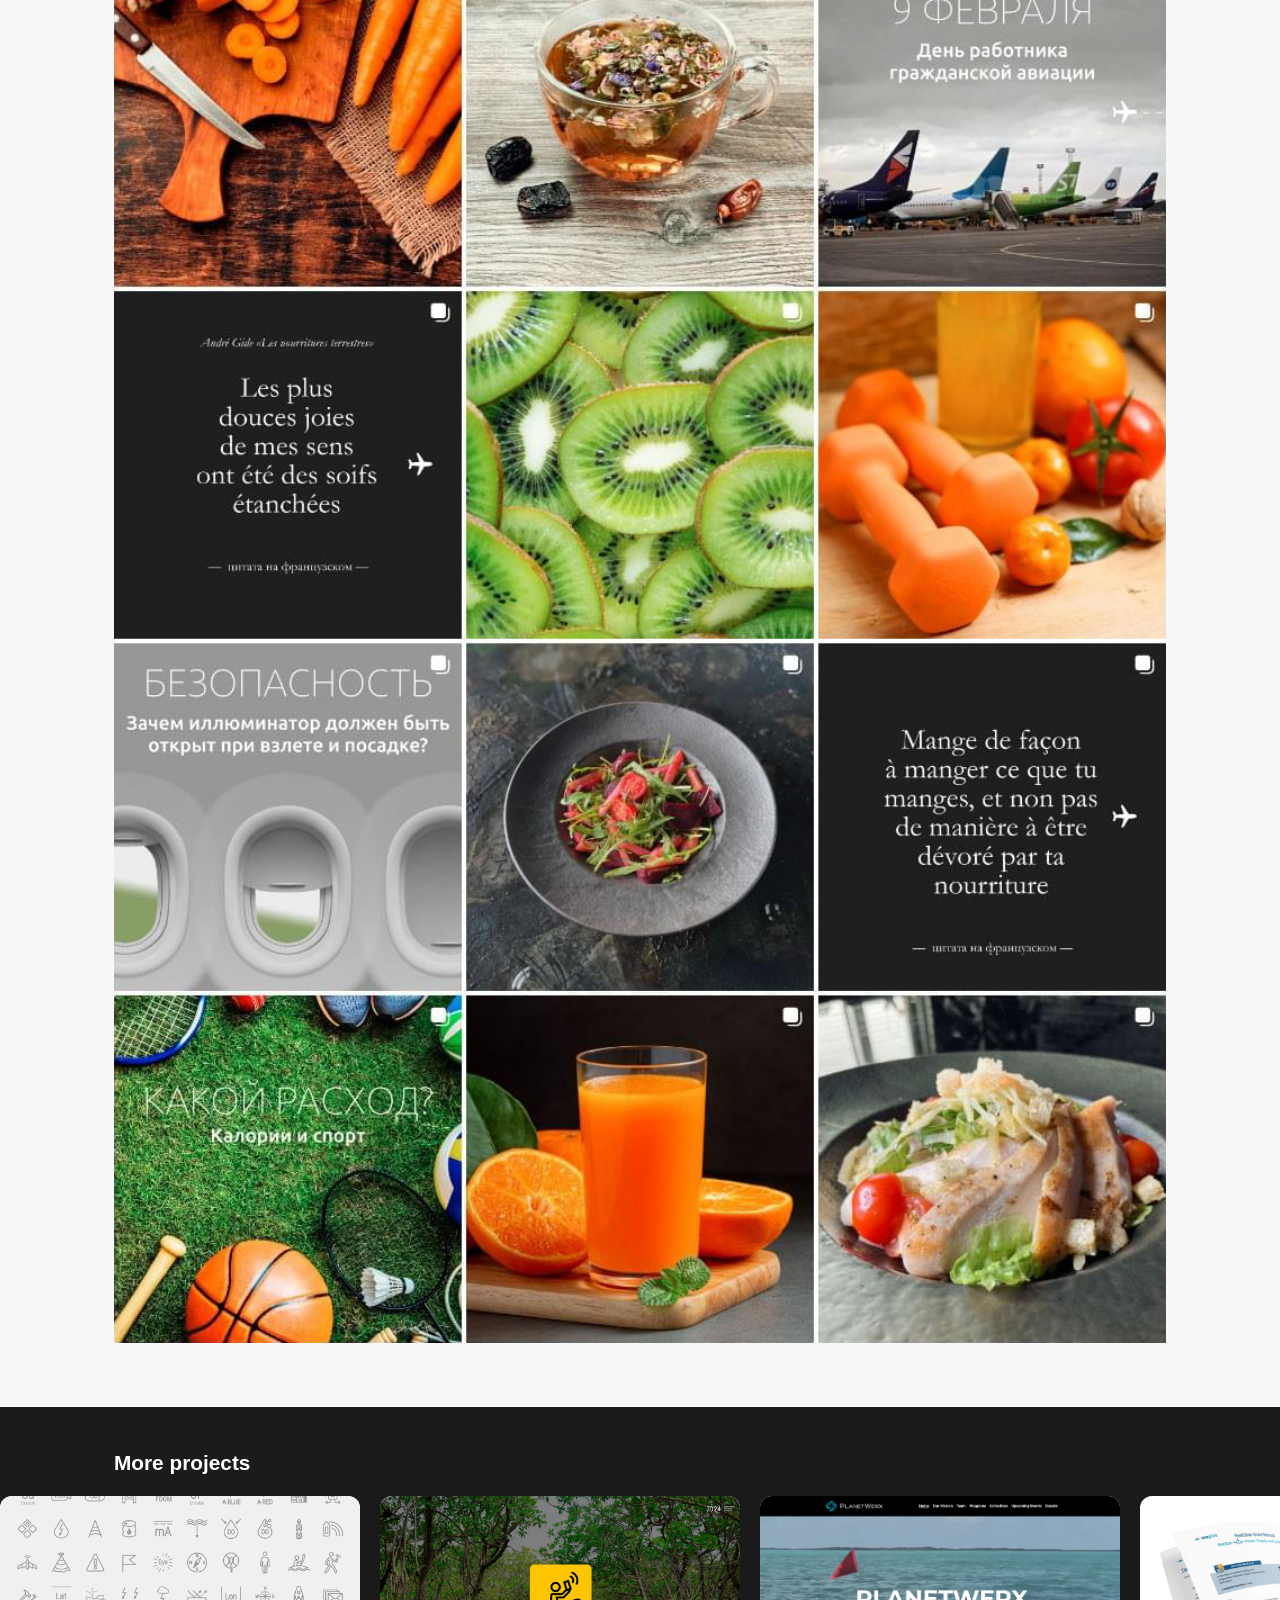
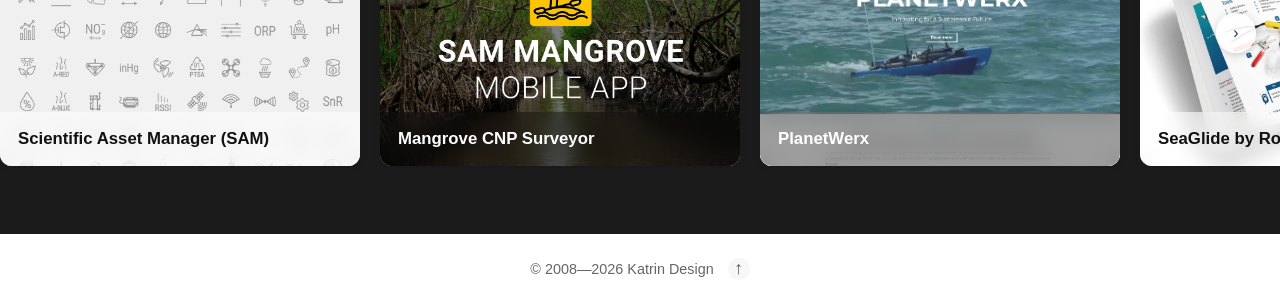
==== commit 2101b424: "Add dark mode toggle functionality and theme support across multiple pages" ====
--- a/avia-catering.html
+++ b/avia-catering.html
@@ -1,6 +1,13 @@
 <!doctype html>
 <html lang="ru">
 <head>
+  <script>
+    (function () {
+      var stored = localStorage.getItem('theme');
+      var theme = stored || (window.matchMedia('(prefers-color-scheme: dark)').matches ? 'dark' : 'light');
+      document.documentElement.setAttribute('data-theme', theme);
+    })();
+  </script>
   <meta charset="UTF-8" />
   <meta name="viewport" content="width=device-width, initial-scale=1.0" />
   <title>Katrin Design — Avia Catering</title>
@@ -31,6 +38,10 @@
       <nav class="site-nav">
         <a href="index.html">projects</a>
         <a href="info.html">info</a>
+        <button id="theme-toggle" class="theme-toggle" type="button" aria-label="Toggle dark mode">
+          <svg class="icon-sun" viewBox="0 0 24 24" fill="none" stroke="currentColor" stroke-width="2" stroke-linecap="round" stroke-linejoin="round"><circle cx="12" cy="12" r="4"></circle><line x1="12" y1="2" x2="12" y2="4"></line><line x1="12" y1="20" x2="12" y2="22"></line><line x1="4.93" y1="4.93" x2="6.34" y2="6.34"></line><line x1="17.66" y1="17.66" x2="19.07" y2="19.07"></line><line x1="2" y1="12" x2="4" y2="12"></line><line x1="20" y1="12" x2="22" y2="12"></line><line x1="4.93" y1="19.07" x2="6.34" y2="17.66"></line><line x1="17.66" y1="6.34" x2="19.07" y2="4.93"></line></svg>
+          <svg class="icon-moon" viewBox="0 0 24 24" fill="currentColor"><path d="M21 12.79A9 9 0 1 1 11.21 3 7 7 0 0 0 21 12.79z"></path></svg>
+        </button>
       </nav>
     </div>
   </header>
--- a/styles.css
+++ b/styles.css
@@ -1,17 +1,51 @@
 * { box-sizing: border-box; margin: 0; padding: 0; }
+
+:root {
+  --bg: #f7f7f7;
+  --text: #333;
+  --heading: #111;
+  --subheading: #222;
+  --muted: #555;
+  --muted-2: #666;
+  --link: #fb0026;
+  --header-bg: #fff;
+  --header-shadow: rgba(0,0,0,.06);
+  --nav-color: #555;
+  --card-bg: #fff;
+  --card-shadow: rgba(0,0,0,.08);
+  --alt-bg: #fff;
+  --footer-bg: #fff;
+}
+
+[data-theme="dark"] {
+  --bg: #0a0a0c;
+  --text: #d8d8d8;
+  --heading: #f5f5f5;
+  --subheading: #e0e0e0;
+  --muted: #aaa;
+  --muted-2: #999;
+  --header-bg: #101013;
+  --header-shadow: rgba(0,0,0,.6);
+  --nav-color: #bbb;
+  --card-bg: #131316;
+  --card-shadow: rgba(0,0,0,.6);
+  --alt-bg: #101013;
+  --footer-bg: #101013;
+}
 
 html { scroll-behavior: smooth; }
 
 body {
   font-family: Inter, "Segoe UI", Roboto, sans-serif;
-  color: #333;
-  background: #f7f7f7;
+  color: var(--text);
+  background: var(--bg);
   line-height: 1.55;
+  transition: background-color .2s ease, color .2s ease;
 }
 
 img { max-width: 100%; display: block; }
 
-a { color: #1a73e8; text-decoration: none; font-weight: 600; }
+a { color: var(--link); text-decoration: none; font-weight: 600; }
 a:hover { text-decoration: underline; }
 
 .wrap { max-width: 1100px; width: 100%; margin: 0 auto; padding: 0 24px; }
@@ -21,8 +55,9 @@
   position: sticky;
   top: 0;
   z-index: 10;
-  background: #fff;
-  box-shadow: 0 2px 12px rgba(0,0,0,.06);
+  background: var(--header-bg);
+  box-shadow: 0 2px 12px var(--header-shadow);
+  transition: background-color .2s ease;
 }
 
 .header-inner {
@@ -84,16 +119,40 @@
   .brand-logo .logo-tail { animation: none; opacity: 1; }
 }
 
-.site-nav { display: flex; flex-wrap: wrap; justify-content: flex-end; gap: 32px; }
+.site-nav { display: flex; align-items: center; flex-wrap: wrap; justify-content: flex-end; gap: 32px; }
 .site-nav a {
-  color: #555;
+  color: var(--nav-color);
   font-family: "Barlow", Inter, "Segoe UI", Roboto, sans-serif;
   font-weight: 500;
   font-size: 1.05rem;
   letter-spacing: .02em;
 }
-.site-nav a:hover { color: #1a73e8; text-decoration: underline; }
-.site-nav a.active { color: #1a73e8; }
+.site-nav a:hover { color: var(--link); text-decoration: underline; }
+.site-nav a.active { color: var(--link); }
+
+.theme-toggle {
+  display: inline-flex;
+  align-items: center;
+  justify-content: center;
+  width: 36px;
+  height: 36px;
+  border: none;
+  border-radius: 50%;
+  background: transparent;
+  color: var(--nav-color);
+  cursor: pointer;
+  transition: background-color .2s ease, color .2s ease;
+}
+
+.theme-toggle:hover { background: rgba(0,0,0,.06); color: var(--link); }
+[data-theme="dark"] .theme-toggle:hover { background: rgba(255,255,255,.08); }
+
+.theme-toggle svg { width: 20px; height: 20px; }
+
+.theme-toggle .icon-sun { display: none; }
+.theme-toggle .icon-moon { display: block; }
+[data-theme="dark"] .theme-toggle .icon-sun { display: block; }
+[data-theme="dark"] .theme-toggle .icon-moon { display: none; }
 
 /* Hero */
 .hero {
@@ -145,13 +204,13 @@
   background-color: transparent;
 }
 
-.hero-light { background-color: #f7f7f7; }
-.hero-light .hero-eyebrow { color: #666; }
+.hero-light { background-color: var(--bg); }
+.hero-light .hero-eyebrow { color: var(--muted-2); }
 .hero-light .hero-title {
-  color: #000;
+  color: var(--heading);
 }
 .hero-light .hero-subhead {
-  color: #333;
+  color: var(--text);
   font-family: "Helvetica Neue", Arial, sans-serif;
   font-weight: 400;
   max-width: 600px;
@@ -177,8 +236,8 @@
   border-radius: 14px;
   overflow: hidden;
   text-decoration: none;
-  background: #ffffff;
-  box-shadow: 0 4px 14px rgba(0,0,0,.08);
+  background: var(--card-bg);
+  box-shadow: 0 4px 14px var(--card-shadow);
   transition: transform .3s ease, box-shadow .3s ease;
 }
 
@@ -264,8 +323,8 @@
   overflow: hidden;
   scroll-snap-align: start;
   text-decoration: none;
-  background: #ffffff;
-  box-shadow: 0 3px 10px rgba(0,0,0,.08);
+  background: var(--card-bg);
+  box-shadow: 0 3px 10px var(--card-shadow);
   transition: transform .3s ease;
 }
 
@@ -327,14 +386,14 @@
 .back-link {
   display: inline-block;
   margin-bottom: 24px;
-  color: #666;
+  color: var(--muted-2);
   font-weight: 600;
 }
-.back-link:hover { color: #1a73e8; }
+.back-link:hover { color: var(--link); }
 
 /* Project sections */
 .project { padding: 64px 0; }
-.project-alt { background: #fff; }
+.project-alt { background: var(--alt-bg); }
 
 .project-tag {
   display: inline-block;
@@ -342,19 +401,19 @@
   letter-spacing: .08em;
   font-size: .8rem;
   font-weight: 600;
-  color: #1a73e8;
+  color: var(--link);
   margin-bottom: .5rem;
 }
 
 .project h2 {
   font-size: 1.8rem;
-  color: #111;
+  color: var(--heading);
   margin-bottom: .75rem;
 }
 
 .subproject h3 {
   font-size: 1.2rem;
-  color: #222;
+  color: var(--subheading);
   margin-top: 2rem;
   margin-bottom: .5rem;
 }
@@ -362,7 +421,7 @@
 .project-link { margin-bottom: .75rem; }
 
 .project-text {
-  color: #555;
+  color: var(--muted);
   max-width: 760px;
   margin-bottom: 1.5rem;
 }
@@ -404,6 +463,10 @@
 .gallery-2col img,
 .gallery-3col img {
   width: 100%;
+}
+
+.gallery-2col--even img,
+.gallery-3col--even img {
   aspect-ratio: 4 / 3;
   object-fit: cover;
 }
@@ -478,9 +541,10 @@
 
 /* Footer / contact */
 .site-footer {
-  background: #ffffff;
+  background: var(--footer-bg);
   text-align: center;
   padding: 24px 20px;
+  transition: background-color .2s ease;
 }
 
 .site-footer .wrap {
@@ -491,7 +555,7 @@
   gap: 14px;
 }
 
-.site-footer .small { color: #666; font-size: .9rem; }
+.site-footer .small { color: var(--muted-2); font-size: .9rem; }
 
 .back-to-top {
   display: inline-flex;
@@ -500,8 +564,8 @@
   width: 22px;
   height: 22px;
   border-radius: 50%;
-  background: #f7f7f7;
-  color: #555;
+  background: var(--bg);
+  color: var(--muted);
   font-size: 1.1rem;
   font-weight: 600;
   text-decoration: none;
@@ -509,7 +573,7 @@
 }
 
 .back-to-top:hover {
-  background: #1a73e8;
+  background: var(--link);
   color: #fff;
   text-decoration: none;
 }
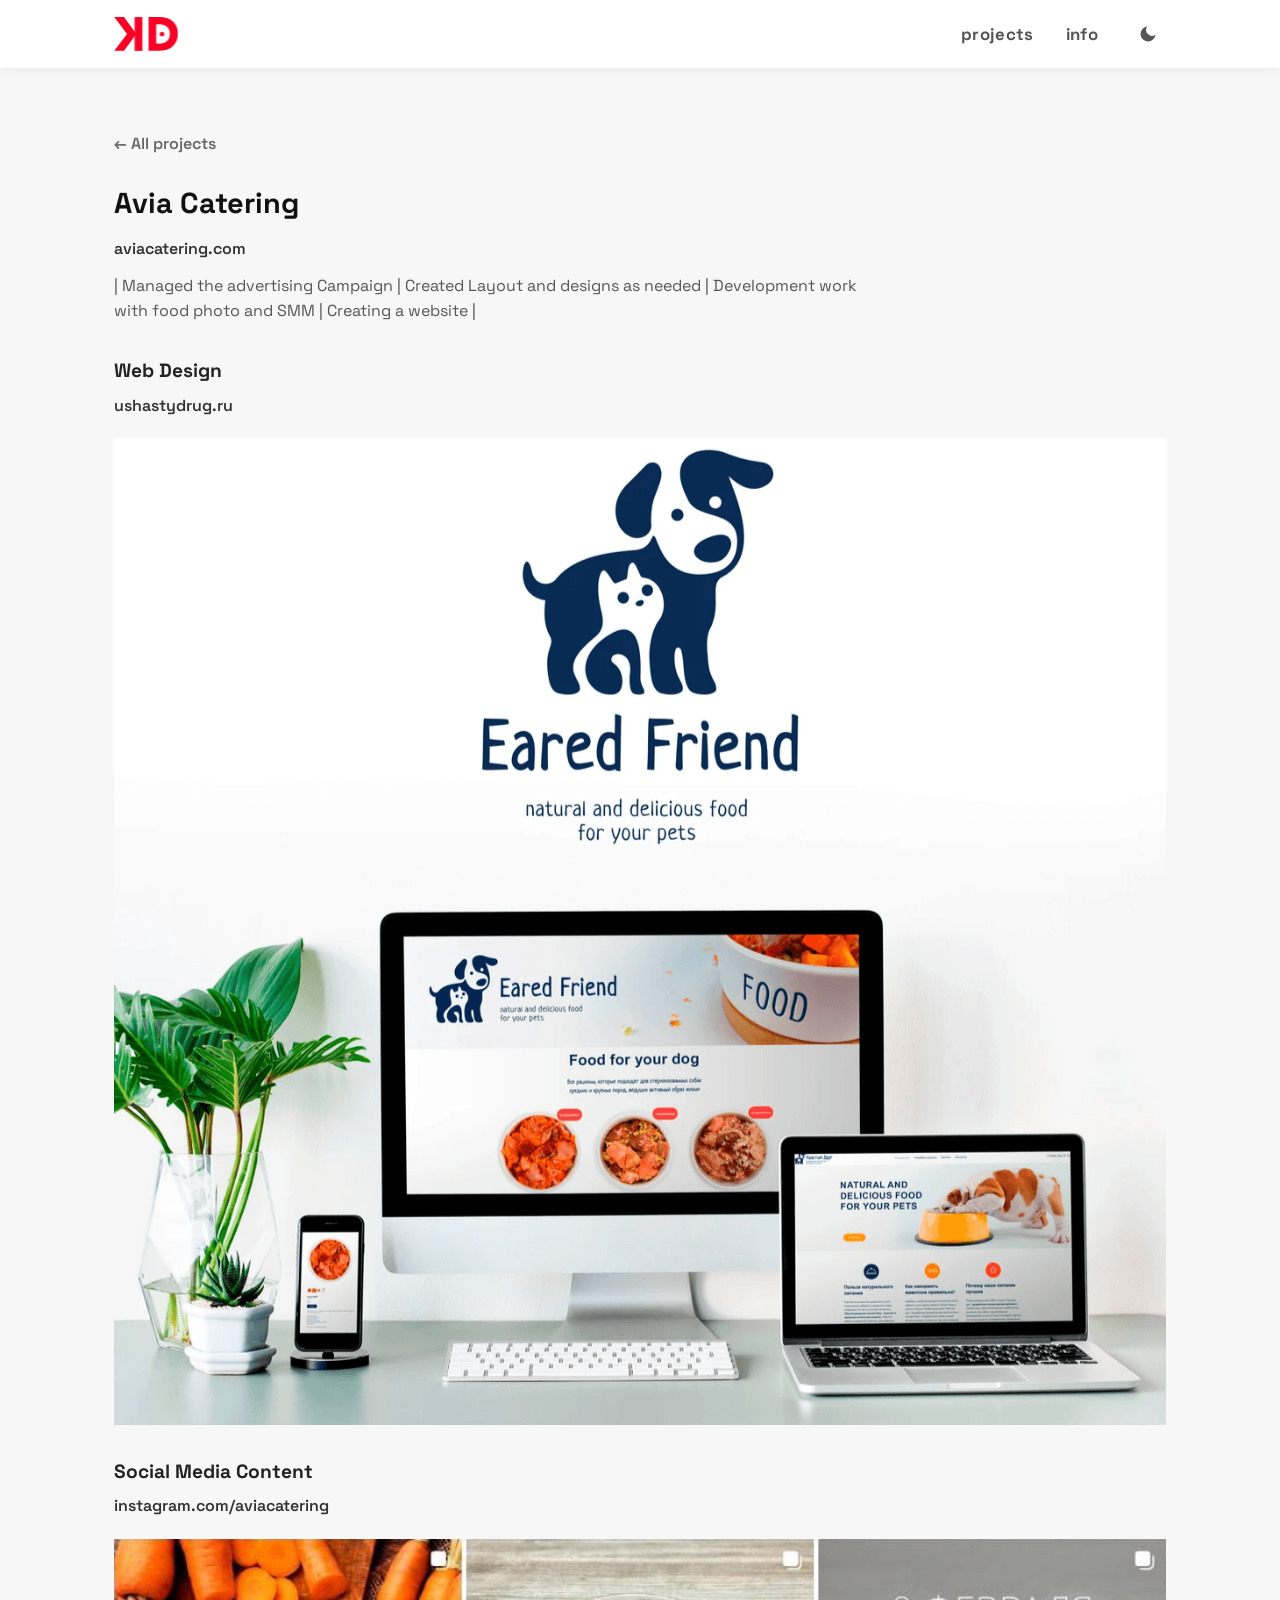
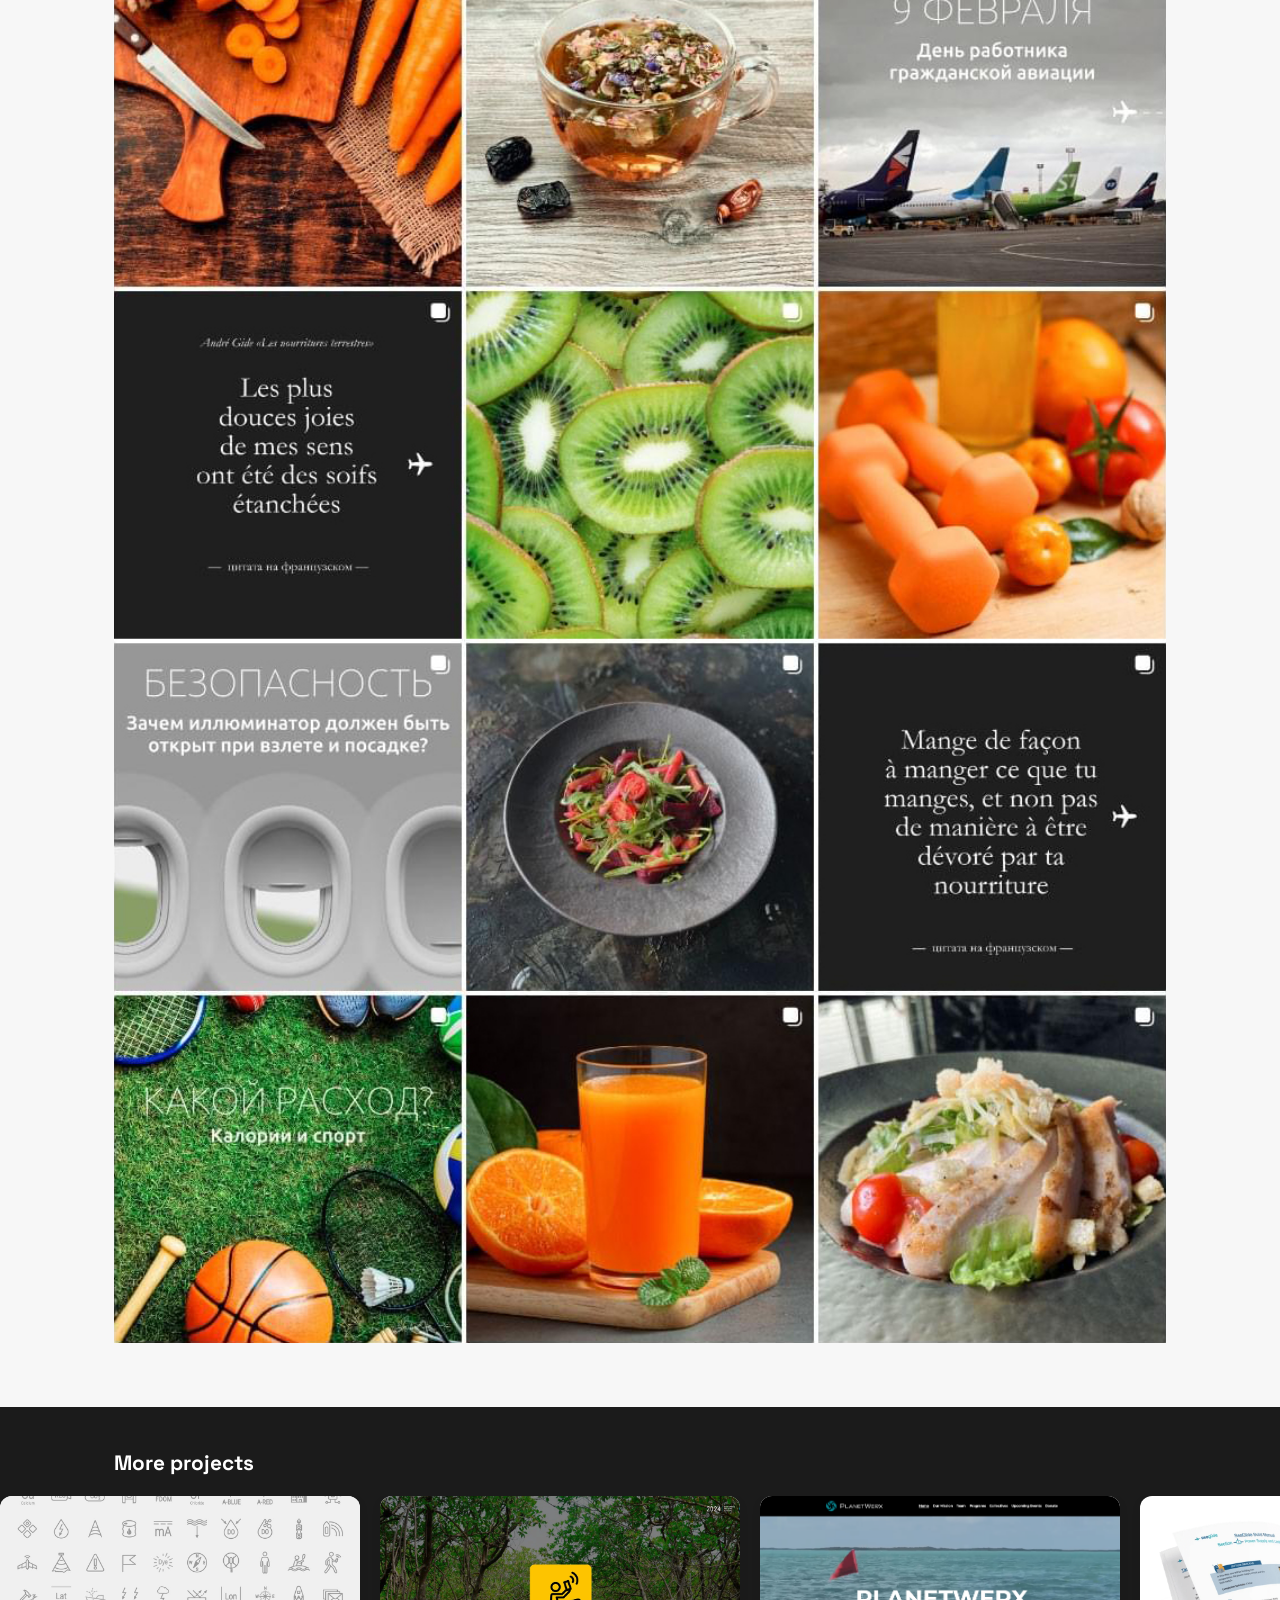
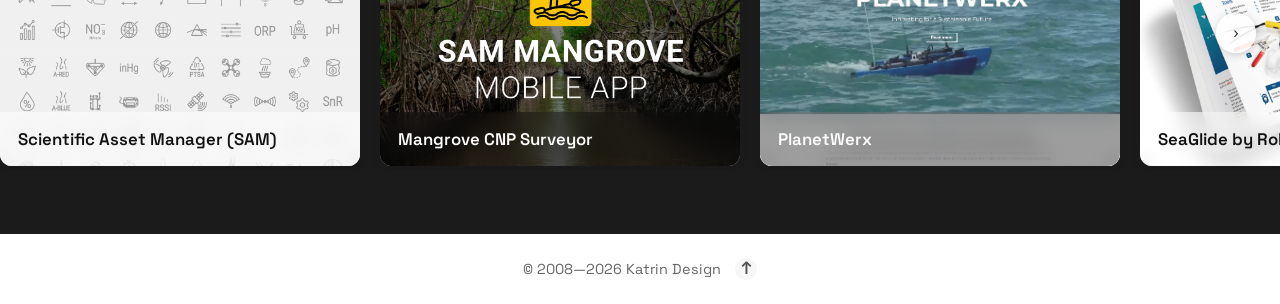
==== commit 73326eb1: "Update font family to Space Grotesk and adjust styles across multiple HTML files" ====
--- a/avia-catering.html
+++ b/avia-catering.html
@@ -14,7 +14,7 @@
   <link rel="icon" href="assets/images/favicon.png" type="image/png" />
   <link rel="preconnect" href="https://fonts.googleapis.com" />
   <link rel="preconnect" href="https://fonts.gstatic.com" crossorigin />
-  <link href="https://fonts.googleapis.com/css2?family=Barlow:wght@400;500;600&display=swap" rel="stylesheet" />
+  <link href="https://fonts.googleapis.com/css2?family=Space+Grotesk:wght@300;400;500;600;700&display=swap" rel="stylesheet" />
   <link rel="stylesheet" href="styles.css" />
   <meta name="description" content="Advertising, web design, and social media content for an airline catering brand." />
 </head>
--- a/styles.css
+++ b/styles.css
@@ -26,7 +26,7 @@
   --muted-2: #999;
   --header-bg: #101013;
   --header-shadow: rgba(0,0,0,.6);
-  --nav-color: #bbb;
+  --nav-color: #fff;
   --card-bg: #131316;
   --card-shadow: rgba(0,0,0,.6);
   --alt-bg: #101013;
@@ -36,7 +36,7 @@
 html { scroll-behavior: smooth; }
 
 body {
-  font-family: Inter, "Segoe UI", Roboto, sans-serif;
+  font-family: "Space Grotesk", "Segoe UI", Roboto, sans-serif;
   color: var(--text);
   background: var(--bg);
   line-height: 1.55;
@@ -45,8 +45,8 @@
 
 img { max-width: 100%; display: block; }
 
-a { color: var(--link); text-decoration: none; font-weight: 600; }
-a:hover { text-decoration: underline; }
+a { color: var(--text); text-decoration: none; font-weight: 600; }
+a:hover { color: var(--link); text-decoration: underline; }
 
 .wrap { max-width: 1100px; width: 100%; margin: 0 auto; padding: 0 24px; }
 
@@ -122,8 +122,7 @@
 .site-nav { display: flex; align-items: center; flex-wrap: wrap; justify-content: flex-end; gap: 32px; }
 .site-nav a {
   color: var(--nav-color);
-  font-family: "Barlow", Inter, "Segoe UI", Roboto, sans-serif;
-  font-weight: 500;
+  font-weight: 700;
   font-size: 1.05rem;
   letter-spacing: .02em;
 }
@@ -211,7 +210,6 @@
 }
 .hero-light .hero-subhead {
   color: var(--text);
-  font-family: "Helvetica Neue", Arial, sans-serif;
   font-weight: 400;
   max-width: 600px;
 }
@@ -401,7 +399,7 @@
   letter-spacing: .08em;
   font-size: .8rem;
   font-weight: 600;
-  color: var(--link);
+  color: var(--text);
   margin-bottom: .5rem;
 }
 
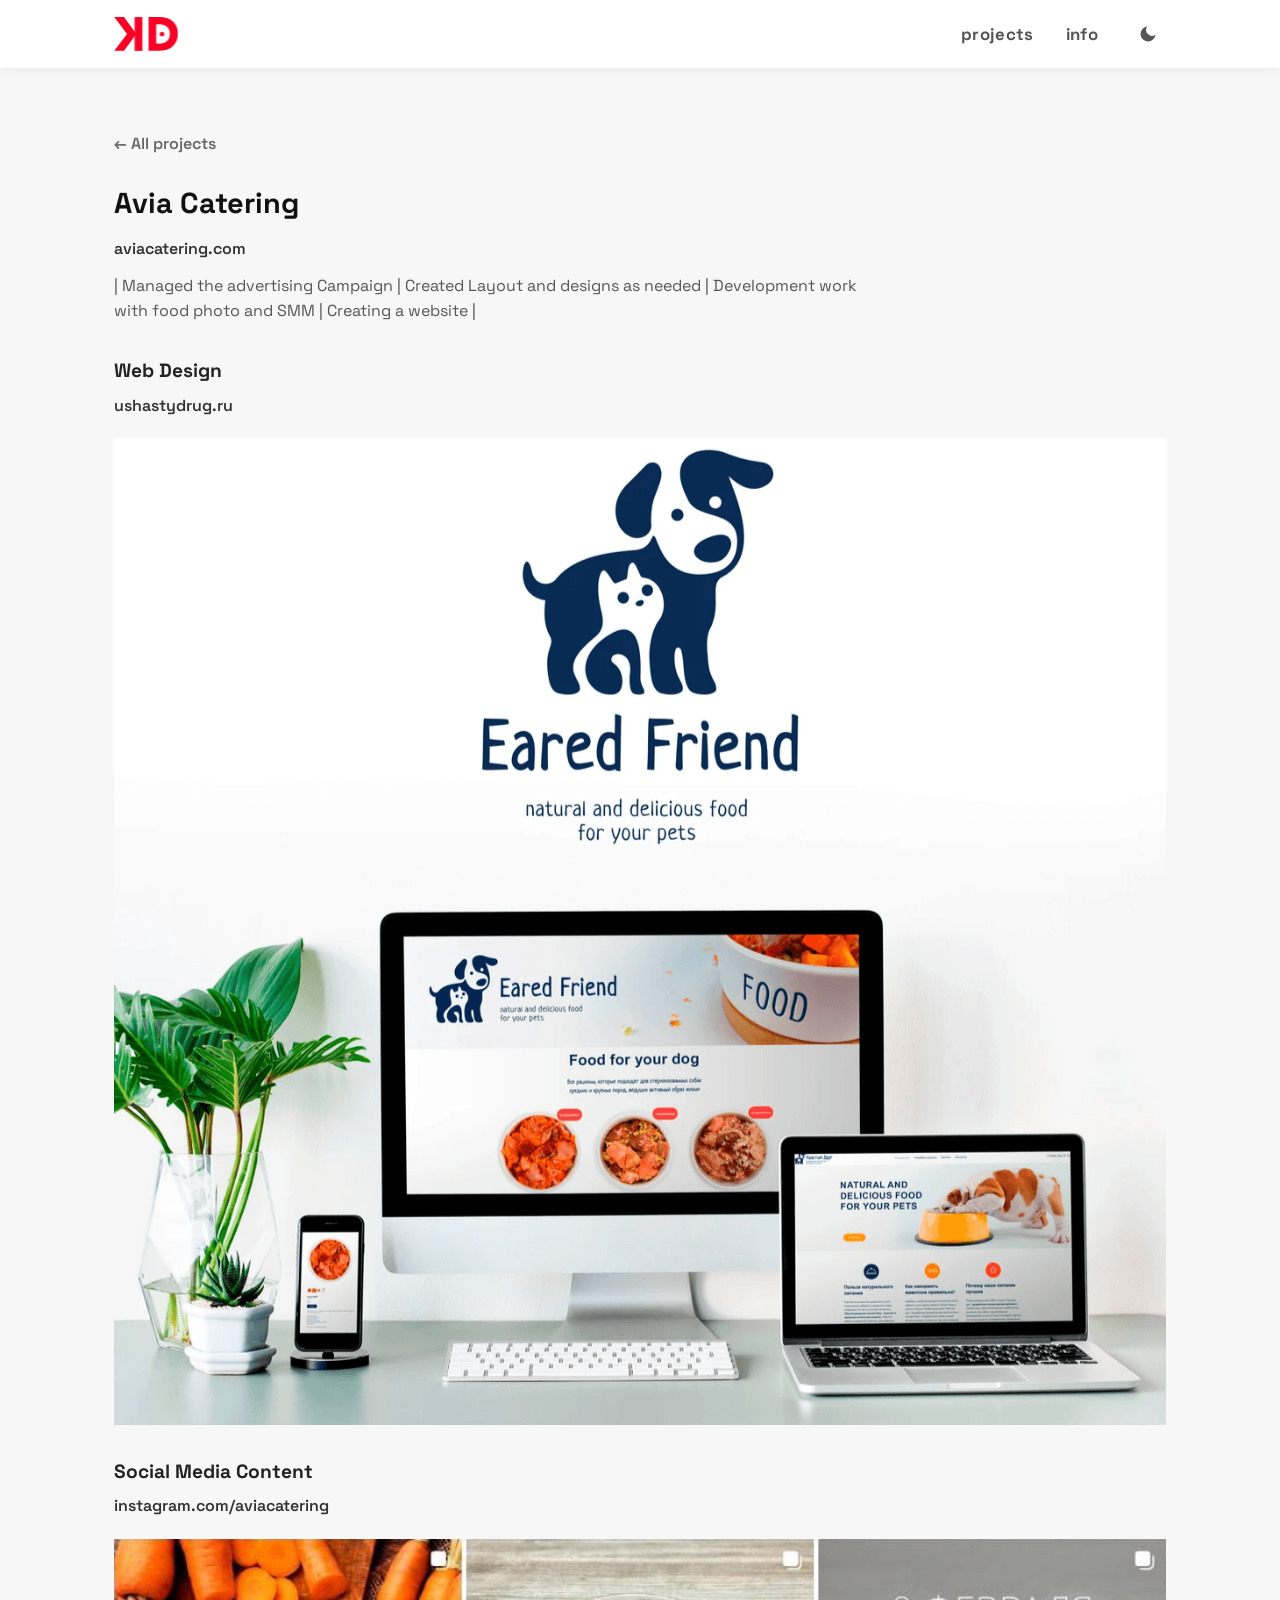
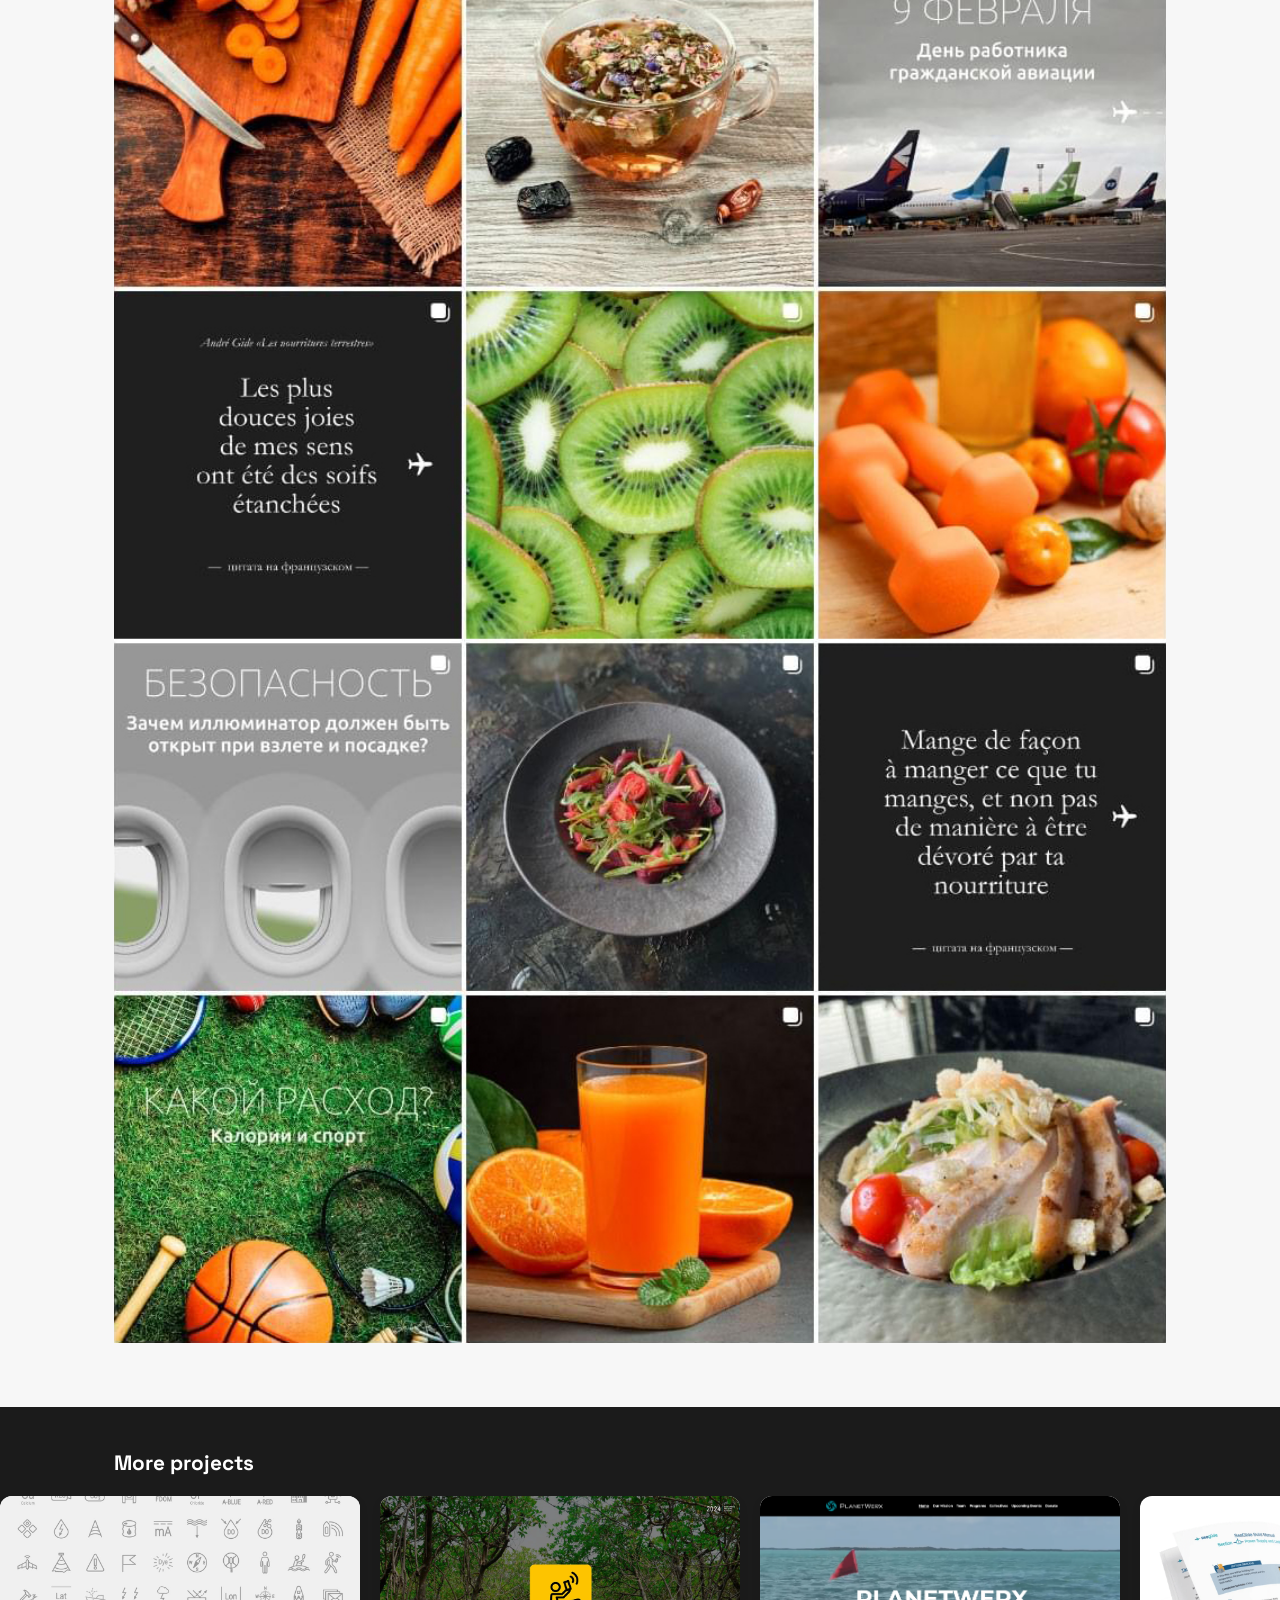
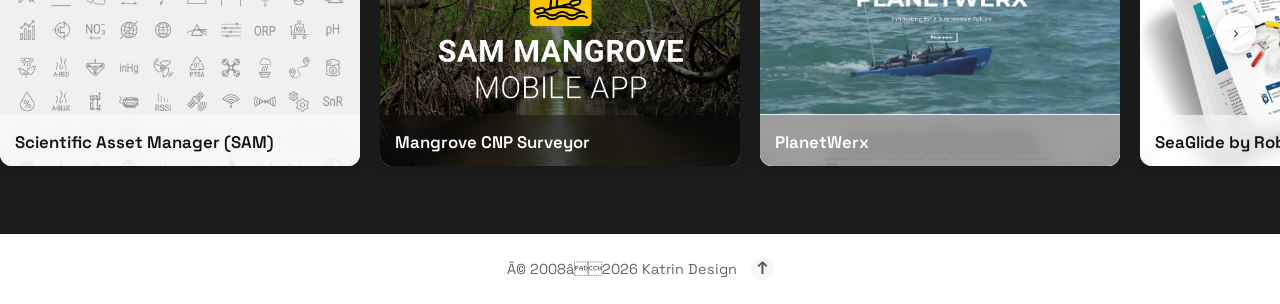
==== commit 5a515611: "civicscoach.html  Refactor code structure for improved readability and maintainability" ====
--- a/avia-catering.html
+++ b/avia-catering.html
@@ -10,7 +10,7 @@
   </script>
   <meta charset="UTF-8" />
   <meta name="viewport" content="width=device-width, initial-scale=1.0" />
-  <title>Katrin Design — Avia Catering</title>
+  <title>Katrin Design â Avia Catering</title>
   <link rel="icon" href="assets/images/favicon.png" type="image/png" />
   <link rel="preconnect" href="https://fonts.googleapis.com" />
   <link rel="preconnect" href="https://fonts.gstatic.com" crossorigin />
@@ -60,7 +60,7 @@
             <h3>Web Design</h3>
             <p class="project-link"><a href="http://ushastydrug.ru/" target="_blank" rel="noopener">ushastydrug.ru</a></p>
             <div class="gallery gallery-full">
-              <img src="assets/images/avia-catering-web-01.png" alt="Avia Catering — web design layout" loading="lazy" />
+              <img src="assets/images/avia-catering-web-01.png" alt="Avia Catering â web design layout" loading="lazy" />
             </div>
           </div>
 
@@ -68,7 +68,7 @@
             <h3>Social Media Content</h3>
             <p class="project-link"><a href="https://www.instagram.com/aviacatering/?hl=ru" target="_blank" rel="noopener">instagram.com/aviacatering</a></p>
             <div class="gallery gallery-full">
-              <img src="assets/images/avia-catering-social-01.jpg" alt="Avia Catering — social media content" loading="lazy" />
+              <img src="assets/images/avia-catering-social-01.jpg" alt="Avia Catering â social media content" loading="lazy" />
             </div>
           </div>
         </div>
@@ -112,6 +112,10 @@
             <img class="mini-card-bg" src="assets/images/book-design-cover.png" alt="Book design cover" loading="lazy" />
             <div class="mini-card-caption"><h3>Book Design</h3></div>
           </a>
+          <a class="mini-card mini-card--solid" href="civicscoach-project.html">
+            <div class="mini-card-icon">🇺🇸</div>
+            <div class="mini-card-caption"><h3>CivicsCoach</h3></div>
+          </a>
         </div>
         <button class="more-projects-next" aria-label="Scroll right">&rsaquo;</button>
       </div>
@@ -119,7 +123,7 @@
 
   <footer class="site-footer">
     <div class="wrap">
-      <p class="small">© 2008—2026 Katrin Design</p>
+      <p class="small">Â© 2008â2026 Katrin Design</p>
       <a href="#top" class="back-to-top" aria-label="Back to top">&uarr;</a>
     </div>
   </footer>
--- a/styles.css
+++ b/styles.css
@@ -254,9 +254,9 @@
 
 .project-card-caption {
   position: absolute;
-  left: 0;
-  right: 0;
-  bottom: 0;
+  left: -3px;
+  right: -3px;
+  bottom: -3px;
   padding: 16px 22px;
   background: rgba(10,10,10,.4);
   backdrop-filter: blur(14px);
@@ -283,6 +283,18 @@
 
 .project-card-bg--top,
 .mini-card-bg--top { object-position: top; }
+
+.project-card--solid {
+  background: linear-gradient(160deg, #101013, #1b1b1b);
+  display: flex;
+  align-items: center;
+  justify-content: center;
+}
+
+.project-card-icon {
+  font-size: 4rem;
+  filter: drop-shadow(0 4px 10px rgba(0,0,0,.4));
+}
 
 @media (max-width: 700px) {
   .project-grid { grid-template-columns: 1fr; }
@@ -341,9 +353,9 @@
 
 .mini-card-caption {
   position: absolute;
-  left: 0;
-  right: 0;
-  bottom: 0;
+  left: -3px;
+  right: -3px;
+  bottom: -3px;
   padding: 14px 18px;
   background: rgba(10,10,10,.4);
   backdrop-filter: blur(10px);
@@ -358,6 +370,18 @@
 
 .mini-card--light .mini-card-caption { background: rgba(255,255,255,.55); }
 .mini-card--light .mini-card-caption h3 { color: #111; }
+
+.mini-card--solid {
+  background: linear-gradient(160deg, #101013, #1b1b1b);
+  display: flex;
+  align-items: center;
+  justify-content: center;
+}
+
+.mini-card-icon {
+  font-size: 2.5rem;
+  filter: drop-shadow(0 3px 8px rgba(0,0,0,.4));
+}
 
 .more-projects-next {
   position: absolute;
